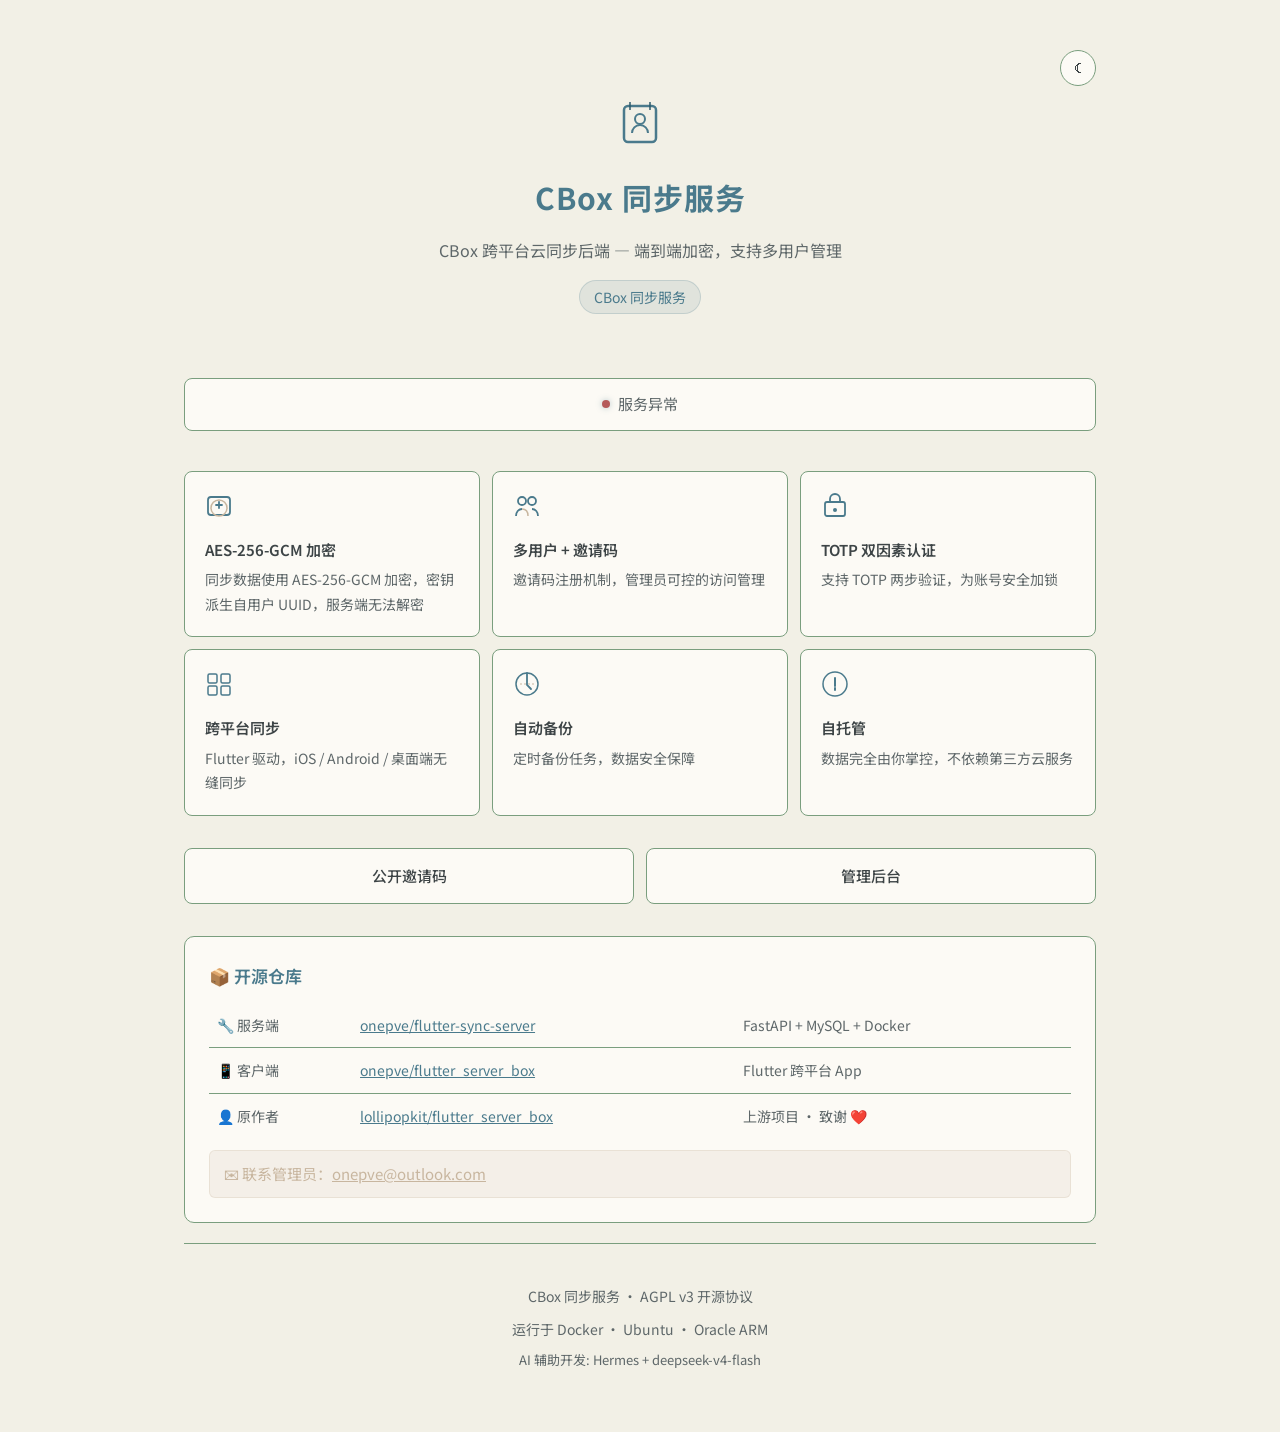
==== static/index.html @ e2b2464b "Initial commit: CBox 同步服务端 FastAPI + MySQL + Docker 部署 - 53+ API 端点: auth / sync / admin / invite - " ====
<!DOCTYPE html>
<html lang="zh-CN" data-theme="light">
<head>
<meta charset="UTF-8">
<meta name="viewport" content="width=device-width, initial-scale=1.0">
<title>CBox 同步服务</title>
<link rel="preconnect" href="https://fonts.googleapis.com">
<link rel="preconnect" href="https://fonts.gstatic.com" crossorigin>
<link href="https://fonts.googleapis.com/css2?family=Noto+Sans+SC:wght@400;500;600;700&display=swap" rel="stylesheet">
<style>
  :root {
    --bg: #F2F0E6;
    --bg-card: #FCFAF5;
    --bg-hover: #E8E3D3;
    --text: #3D4446;
    --text-dim: #5E6769;
    --accent: #4A7A8C;
    --accent-dim: #2D5A6B;
    --border: #7A9E7E;
    --warm: #C8B69F;
    --link: #4A7A8C;
    --red: #B55A5A;
  }
  [data-theme="dark"] {
    --bg: #1E2324; --bg-card: #262C2D; --bg-hover: #2D3435;
    --text: #D9E2E5; --text-dim: #8A9597;
    --accent: #6A9AA8; --accent-dim: #5A8A7E;
    --border: #3A4A4C; --warm: #B8A68E; --link: #6A9AA8; --red: #C07070;
  }
  [data-theme="light"] {
    --bg: #F2F0E6; --bg-card: #FCFAF5; --bg-hover: #E8E3D3;
    --text: #3D4446; --text-dim: #5E6769;
    --accent: #4A7A8C; --accent-dim: #2D5A6B;
    --border: #7A9E7E; --warm: #C8B69F; --link: #4A7A8C; --red: #B55A5A;
  }
  * { margin: 0; padding: 0; box-sizing: border-box; }
  body {
    font-family: "Noto Sans SC", -apple-system, BlinkMacSystemFont, "Segoe UI",
                 "PingFang SC", "Hiragino Sans GB", "Microsoft YaHei", "Helvetica Neue", sans-serif;
    background: var(--bg);
    color: var(--text);
    line-height: 1.75;
    min-height: 100vh;
    font-size: 15px;
    transition: background 0.3s, color 0.3s;
  }
  .container { max-width: 960px; margin: 0 auto; padding: 40px 24px; }

  /* ── Header ── */
  header { text-align: center; padding: 60px 0 40px; position: relative; }
  header .logo svg { width: 48px; height: 48px; }
  header h1 {
    font-size: 30px; font-weight: 700;
    color: var(--accent); letter-spacing: 1px;
    margin-top: 16px;
  }
  header p { margin-top: 12px; color: var(--text-dim); font-size: 16px; }
  .theme-btn {
    position: absolute; top: 10px; right: 0;
    background: var(--bg-card); border: 1px solid var(--border);
    border-radius: 20px; width: 36px; height: 36px;
    cursor: pointer; font-size: 16px;
    display: flex; align-items: center; justify-content: center;
    transition: all 0.15s; color: var(--text);
  }
  .theme-btn:hover { border-color: var(--accent); }
  .badge {
    display: inline-block; margin-top: 16px;
    padding: 4px 14px; border-radius: 20px;
    background: rgba(74, 122, 140, 0.10);
    color: var(--accent); font-size: 14px;
    border: 1px solid rgba(74, 122, 140, 0.20);
  }

  /* ── Status ── */
  .status-bar {
    display: flex; align-items: center; justify-content: center; gap: 8px;
    margin: 24px 0 40px; padding: 12px; border-radius: 8px;
    background: var(--bg-card); border: 1px solid var(--border);
  }
  .status-dot {
    width: 8px; height: 8px; border-radius: 50%;
    background: var(--accent);
    box-shadow: 0 0 6px rgba(74, 122, 140, 0.4);
    animation: pulse 2s ease-in-out infinite;
  }
  @keyframes pulse { 0%,100% { opacity:1; } 50% { opacity:0.5; } }
  .status-bar span { font-size: 15px; color: var(--text-dim); }

  /* ── Feature grid ── */
  .features {
    display: grid; grid-template-columns: repeat(auto-fill, minmax(280px, 1fr)); gap: 12px;
    margin-bottom: 32px;
  }
  @media (min-width: 900px) { .features { grid-template-columns: 1fr 1fr 1fr; } }
  @media (max-width: 700px) { .features { grid-template-columns: 1fr 1fr; } }
  @media (max-width: 560px) { .features { grid-template-columns: 1fr; } }
  .feature {
    background: var(--bg-card); border: 1px solid var(--border);
    border-radius: 8px; padding: 20px; transition: border-color 0.2s;
  }
  .feature:hover { border-color: var(--warm); }
  .feature svg { width: 28px; height: 28px; margin-bottom: 10px; }
  .feature h4 { font-size: 15px; font-weight: 600; margin-bottom: 4px; }
  .feature p { font-size: 14px; color: var(--text-dim); }

  /* ── Card ── */
  .card {
    background: var(--bg-card); border: 1px solid var(--border);
    border-radius: 10px; padding: 24px; margin-bottom: 16px;
    transition: border-color 0.2s, background 0.2s;
  }
  .card:hover { border-color: var(--accent-dim); background: var(--bg-hover); }
  .card h3 { font-size: 17px; font-weight: 600; margin-bottom: 8px; color: var(--accent); }
  .card p { font-size: 15px; color: var(--text-dim); }
  .card .tag {
    display: inline-block; padding: 2px 8px; border-radius: 4px; font-size: 13px;
    margin-top: 10px; background: rgba(74, 122, 140, 0.08); color: var(--accent);
  }
  .card .contact {
    margin-top: 12px; padding: 10px 14px;
    background: rgba(200, 182, 159, 0.15);
    border: 1px solid rgba(200, 182, 159, 0.25);
    border-radius: 6px; font-size: 15px; color: var(--warm);
  }
  .card .contact a { color: var(--warm); text-decoration: underline; }

  /* ── Links ── */
  .links {
    display: flex; gap: 12px; flex-wrap: wrap; margin: 32px 0;
  }
  .links a {
    flex: 1; min-width: 160px; text-align: center;
    padding: 14px 20px; border-radius: 8px; text-decoration: none;
    font-size: 15px; font-weight: 500; transition: all 0.2s;
  }
  .links .primary { background: var(--accent); color: #1a1a1a; }
  .links .primary:hover { background: var(--accent-dim); transform: translateY(-1px); }
  .links .secondary { background: var(--bg-card); color: var(--text); border: 1px solid var(--border); }
  .links .secondary:hover { border-color: var(--accent-dim); color: var(--accent); transform: translateY(-1px); }

  /* ── Pre ── */
  pre {
    background: var(--bg-hover); border: 1px solid var(--border); border-radius: 6px;
    padding: 12px 16px; font-size: 14px; color: var(--accent);
    overflow-x: auto; margin-top: 8px;
  }

  /* ── Footer ── */
  footer {
    text-align: center; padding: 40px 0 20px;
    color: var(--text-dim); font-size: 14px;
    border-top: 1px solid var(--border); margin-top: 20px;
  }
  footer a { color: var(--link); text-decoration: none; }
  footer a:hover { text-decoration: underline; }
</style>
</head>
<body>
<div class="container">

  <!-- Header -->
  <header>
    <button class="theme-btn" onclick="toggleTheme()" title="切换白天/黑夜模式" id="theme-btn">&#9788;</button>
    <div class="logo">
      <svg viewBox="0 0 48 48" fill="none" xmlns="http://www.w3.org/2000/svg">
        <rect x="8" y="6" width="32" height="36" rx="4" stroke="var(--accent)" stroke-width="2.5" fill="var(--bg)"/>
        <circle cx="24" cy="19" r="5" stroke="var(--accent)" stroke-width="2" fill="none"/>
        <path d="M16 33c0-4.418 3.582-8 8-8s8 3.582 8 8" stroke="var(--accent)" stroke-width="2" fill="none"/>
        <line x1="14" y1="2" x2="14" y2="10" stroke="var(--accent-dim)" stroke-width="1.5"/>
        <line x1="34" y1="2" x2="34" y2="10" stroke="var(--accent-dim)" stroke-width="1.5"/>
      </svg>
    </div>
    <h1>CBox 同步服务</h1>
    <p>CBox 跨平台云同步后端 — 端到端加密，支持多用户管理</p>
    <div class="badge" id="version-badge">加载中...</div>
  </header>

  <!-- Status -->
  <div class="status-bar">
    <div class="status-dot" id="status-dot"></div>
    <span id="status-text">检测中...</span>
  </div>

  <!-- Feature cards — now 3-column on desktop -->
  <div class="features">
    <div class="feature">
      <svg viewBox="0 0 28 28" fill="none" xmlns="http://www.w3.org/2000/svg">
        <rect x="3" y="5" width="22" height="18" rx="3" stroke="var(--accent)" stroke-width="1.8"/>
        <path d="M14 10v6M11 13h6" stroke="var(--accent)" stroke-width="1.8" stroke-linecap="round"/>
        <circle cx="14" cy="16" r="8" stroke="var(--warm)" stroke-width="1.5" fill="none"/>
      </svg>
      <h4>AES-256-GCM 加密</h4>
      <p>同步数据使用 AES-256-GCM 加密，密钥派生自用户 UUID，服务端无法解密</p>
    </div>
    <div class="feature">
      <svg viewBox="0 0 28 28" fill="none" xmlns="http://www.w3.org/2000/svg">
        <circle cx="9" cy="9" r="4" stroke="var(--accent)" stroke-width="1.8"/>
        <circle cx="19" cy="9" r="4" stroke="var(--accent)" stroke-width="1.8"/>
        <path d="M3 24c0-4 2.5-7 6-7" stroke="var(--accent)" stroke-width="1.8"/>
        <path d="M19 17c3.5 0 6 3 6 7" stroke="var(--accent)" stroke-width="1.8"/>
        <path d="M9 17c4 0 6 3 6 7" stroke="var(--warm)" stroke-width="1.5"/>
      </svg>
      <h4>多用户 + 邀请码</h4>
      <p>邀请码注册机制，管理员可控的访问管理</p>
    </div>
    <div class="feature">
      <svg viewBox="0 0 28 28" fill="none" xmlns="http://www.w3.org/2000/svg">
        <rect x="4" y="10" width="20" height="14" rx="2" stroke="var(--accent)" stroke-width="1.8"/>
        <path d="M9 10V7a5 5 0 0 1 10 0v3" stroke="var(--accent)" stroke-width="1.8"/>
        <circle cx="14" cy="18" r="2" fill="var(--accent)"/>
      </svg>
      <h4>TOTP 双因素认证</h4>
      <p>支持 TOTP 两步验证，为账号安全加锁</p>
    </div>
    <div class="feature">
      <svg viewBox="0 0 28 28" fill="none" xmlns="http://www.w3.org/2000/svg">
        <rect x="3" y="4" width="9" height="9" rx="1.5" stroke="var(--accent)" stroke-width="1.5"/>
        <rect x="16" y="4" width="9" height="9" rx="1.5" stroke="var(--accent)" stroke-width="1.5"/>
        <rect x="3" y="16" width="9" height="9" rx="1.5" stroke="var(--accent)" stroke-width="1.5"/>
        <rect x="16" y="16" width="9" height="9" rx="1.5" stroke="var(--accent)" stroke-width="1.5"/>
      </svg>
      <h4>跨平台同步</h4>
      <p>Flutter 驱动，iOS / Android / 桌面端无缝同步</p>
    </div>
    <div class="feature">
      <svg viewBox="0 0 28 28" fill="none" xmlns="http://www.w3.org/2000/svg">
        <path d="M14 3v12l4 4" stroke="var(--accent)" stroke-width="1.8" stroke-linecap="round"/>
        <circle cx="14" cy="14" r="11" stroke="var(--accent)" stroke-width="1.5"/>
        <path d="M7 14h14" stroke="var(--warm)" stroke-width="1.2" stroke-dasharray="2 2"/>
      </svg>
      <h4>自动备份</h4>
      <p>定时备份任务，数据安全保障</p>
    </div>
    <div class="feature">
      <svg viewBox="0 0 28 28" fill="none" xmlns="http://www.w3.org/2000/svg">
        <path d="M14 2C7.373 2 2 7.373 2 14s5.373 12 12 12 12-5.373 12-12S20.627 2 14 2z" stroke="var(--accent)" stroke-width="1.5" fill="none"/>
        <path d="M14 8v8M14 18v2" stroke="var(--accent)" stroke-width="2" stroke-linecap="round"/>
      </svg>
      <h4>自托管</h4>
      <p>数据完全由你掌控，不依赖第三方云服务</p>
    </div>
  </div>

  <!-- Quick links -->
  <div class="links">
    <a href="/invite" target="_blank" class="secondary">公开邀请码</a>
    <!-- DOCS_LINK -->
    <a href="/admin" target="_blank" class="secondary">管理后台</a>
  </div>

  <!-- Repos -->
  <div class="card" style="margin-top:20px;">
    <h3>📦 开源仓库</h3>
    <table style="width:100%;border-collapse:collapse;margin-top:12px;font-size:14px;">
      <tr style="border-bottom:1px solid var(--border);">
        <td style="padding:10px 8px;color:var(--text-dim);">🔧 服务端</td>
        <td style="padding:10px 8px;">
          <a href="https://github.com/onepve/flutter-sync-server" target="_blank" style="color:var(--link);">
            onepve/flutter-sync-server
          </a>
        </td>
        <td style="padding:10px 8px;color:var(--text-dim);">FastAPI + MySQL + Docker</td>
      </tr>
      <tr style="border-bottom:1px solid var(--border);">
        <td style="padding:10px 8px;color:var(--text-dim);">📱 客户端</td>
        <td style="padding:10px 8px;">
          <a href="https://github.com/onepve/flutter_server_box" target="_blank" style="color:var(--link);">
            onepve/flutter_server_box
          </a>
        </td>
        <td style="padding:10px 8px;color:var(--text-dim);">Flutter 跨平台 App</td>
      </tr>
      <tr>
        <td style="padding:10px 8px;color:var(--text-dim);">👤 原作者</td>
        <td style="padding:10px 8px;">
          <a href="https://github.com/lollipopkit/flutter_server_box" target="_blank" style="color:var(--link);">
            lollipopkit/flutter_server_box
          </a>
        </td>
        <td style="padding:10px 8px;color:var(--text-dim);">上游项目 · 致谢 ❤️</td>
      </tr>
    </table>
    <div class="contact">
      &#9993; 联系管理员：<a href="mailto:onepve@outlook.com">onepve@outlook.com</a>
    </div>
  </div>

  <!-- Footer -->
  <footer>
    <p>CBox 同步服务 &middot; AGPL v3 开源协议</p>
    <p style="margin-top:8px;">运行于 Docker &middot; Ubuntu &middot; Oracle ARM</p>
    <p style="margin-top:8px;font-size:13px;color:var(--text-dim);">
      AI 辅助开发: Hermes + deepseek-v4-flash
    </p>
  </footer>

</div>

<script>
// ── Theme ──
(function(){
  var t = localStorage.getItem("theme")||"light";
  document.documentElement.setAttribute("data-theme",t);
  document.getElementById("theme-btn").textContent = t==="light"?"\u263E":"\u2600";
})();
function toggleTheme(){
  var el=document.documentElement, cur=el.getAttribute("data-theme");
  var next=cur==="light"?"dark":"light";
  el.setAttribute("data-theme",next);
  document.getElementById("theme-btn").textContent = next==="light"?"\u263E":"\u2600";
  localStorage.setItem("theme",next);
}

// ── 动态检测服务状态和版本 ──
(async function(){
  try {
    var r = await fetch("/api/health");
    var d = await r.json();
    document.getElementById("status-text").textContent = "服务运行中 · " + (d.status||"正常");
    document.getElementById("version-badge").textContent = "v" + (d.version||"?") + " · CBox 同步服务";
  } catch(e) {
    document.getElementById("status-dot").style.background = "var(--red)";
    document.getElementById("status-text").textContent = "服务异常";
    document.getElementById("version-badge").textContent = "CBox 同步服务";
  }
})();
</script>
</body>
</html>
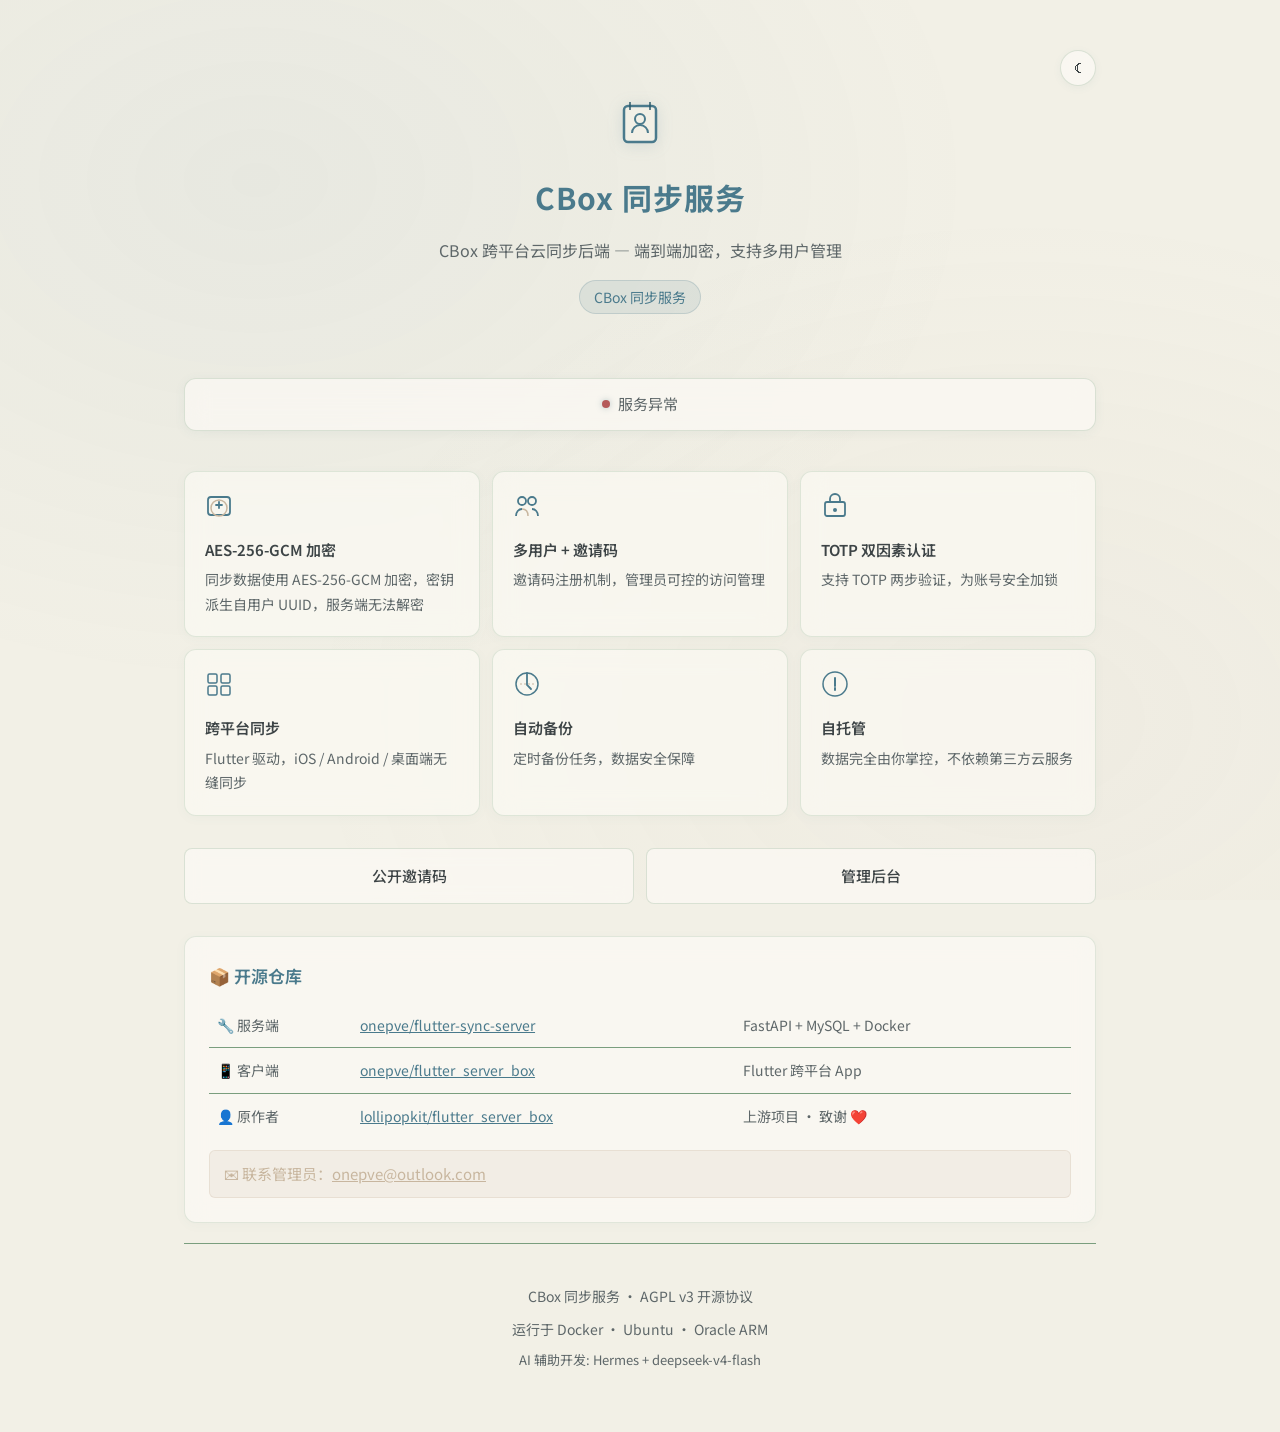
==== commit 7e70363b: "feat: profile modal + index glassmorphism + page size + fix email logs - profile.html: convert inlin" ====
--- a/static/index.html
+++ b/static/index.html
@@ -44,11 +44,19 @@
     font-size: 15px;
     transition: background 0.3s, color 0.3s;
   }
+  body::before {
+    content: '';
+    position: fixed; top: 0; left: 0; right: 0; bottom: 0;
+    z-index: -1;
+    background:
+      radial-gradient(ellipse at 20% 20%, rgba(74,122,140,0.06) 0%, transparent 50%),
+      radial-gradient(ellipse at 80% 80%, rgba(200,182,159,0.06) 0%, transparent 50%);
+  }
   .container { max-width: 960px; margin: 0 auto; padding: 40px 24px; }
 
   /* ── Header ── */
   header { text-align: center; padding: 60px 0 40px; position: relative; }
-  header .logo svg { width: 48px; height: 48px; }
+  header .logo svg { width: 48px; height: 48px; filter: drop-shadow(0 2px 8px rgba(74,122,140,0.15)); }
   header h1 {
     font-size: 30px; font-weight: 700;
     color: var(--accent); letter-spacing: 1px;
@@ -57,12 +65,16 @@
   header p { margin-top: 12px; color: var(--text-dim); font-size: 16px; }
   .theme-btn {
     position: absolute; top: 10px; right: 0;
-    background: var(--bg-card); border: 1px solid var(--border);
+    background: rgba(252,250,245,0.7); border: 1px solid rgba(122,158,126,0.25);
+    backdrop-filter: blur(8px);
+    -webkit-backdrop-filter: blur(8px);
     border-radius: 20px; width: 36px; height: 36px;
     cursor: pointer; font-size: 16px;
     display: flex; align-items: center; justify-content: center;
     transition: all 0.15s; color: var(--text);
-  }
+    box-shadow: 0 2px 8px rgba(74,122,140,0.06);
+  }
+  [data-theme="dark"] .theme-btn { background: rgba(38,44,45,0.7); }
   .theme-btn:hover { border-color: var(--accent); }
   .badge {
     display: inline-block; margin-top: 16px;
@@ -75,8 +87,15 @@
   /* ── Status ── */
   .status-bar {
     display: flex; align-items: center; justify-content: center; gap: 8px;
-    margin: 24px 0 40px; padding: 12px; border-radius: 8px;
-    background: var(--bg-card); border: 1px solid var(--border);
+    margin: 24px 0 40px; padding: 12px; border-radius: 12px;
+    background: rgba(252,250,245,0.7);
+    border: 1px solid rgba(122,158,126,0.25);
+    backdrop-filter: blur(12px);
+    -webkit-backdrop-filter: blur(12px);
+    box-shadow: 0 2px 12px rgba(74,122,140,0.06);
+  }
+  [data-theme="dark"] .status-bar {
+    background: rgba(38,44,45,0.7);
   }
   .status-dot {
     width: 8px; height: 8px; border-radius: 50%;
@@ -96,21 +115,29 @@
   @media (max-width: 700px) { .features { grid-template-columns: 1fr 1fr; } }
   @media (max-width: 560px) { .features { grid-template-columns: 1fr; } }
   .feature {
-    background: var(--bg-card); border: 1px solid var(--border);
-    border-radius: 8px; padding: 20px; transition: border-color 0.2s;
-  }
-  .feature:hover { border-color: var(--warm); }
+    background: rgba(252,250,245,0.65); border: 1px solid rgba(122,158,126,0.2);
+    border-radius: 12px; padding: 20px; transition: all 0.25s;
+    backdrop-filter: blur(12px);
+    -webkit-backdrop-filter: blur(12px);
+    box-shadow: 0 2px 12px rgba(74,122,140,0.04);
+  }
+  .feature:hover { border-color: var(--warm); transform: translateY(-2px); box-shadow: 0 6px 20px rgba(74,122,140,0.1); }
+  [data-theme="dark"] .feature { background: rgba(38,44,45,0.65); }
   .feature svg { width: 28px; height: 28px; margin-bottom: 10px; }
   .feature h4 { font-size: 15px; font-weight: 600; margin-bottom: 4px; }
   .feature p { font-size: 14px; color: var(--text-dim); }
 
   /* ── Card ── */
   .card {
-    background: var(--bg-card); border: 1px solid var(--border);
-    border-radius: 10px; padding: 24px; margin-bottom: 16px;
-    transition: border-color 0.2s, background 0.2s;
-  }
-  .card:hover { border-color: var(--accent-dim); background: var(--bg-hover); }
+    background: rgba(252,250,245,0.7); border: 1px solid rgba(122,158,126,0.2);
+    border-radius: 12px; padding: 24px; margin-bottom: 16px;
+    backdrop-filter: blur(12px);
+    -webkit-backdrop-filter: blur(12px);
+    box-shadow: 0 2px 12px rgba(74,122,140,0.04);
+    transition: all 0.25s;
+  }
+  .card:hover { border-color: var(--accent-dim); transform: translateY(-1px); box-shadow: 0 6px 20px rgba(74,122,140,0.1); }
+  [data-theme="dark"] .card { background: rgba(38,44,45,0.7); }
   .card h3 { font-size: 17px; font-weight: 600; margin-bottom: 8px; color: var(--accent); }
   .card p { font-size: 15px; color: var(--text-dim); }
   .card .tag {
@@ -136,7 +163,8 @@
   }
   .links .primary { background: var(--accent); color: #1a1a1a; }
   .links .primary:hover { background: var(--accent-dim); transform: translateY(-1px); }
-  .links .secondary { background: var(--bg-card); color: var(--text); border: 1px solid var(--border); }
+  .links .secondary { background: rgba(252,250,245,0.7); color: var(--text); border: 1px solid rgba(122,158,126,0.25); backdrop-filter: blur(8px); -webkit-backdrop-filter: blur(8px); }
+  [data-theme="dark"] .links .secondary { background: rgba(38,44,45,0.7); }
   .links .secondary:hover { border-color: var(--accent-dim); color: var(--accent); transform: translateY(-1px); }
 
   /* ── Pre ── */
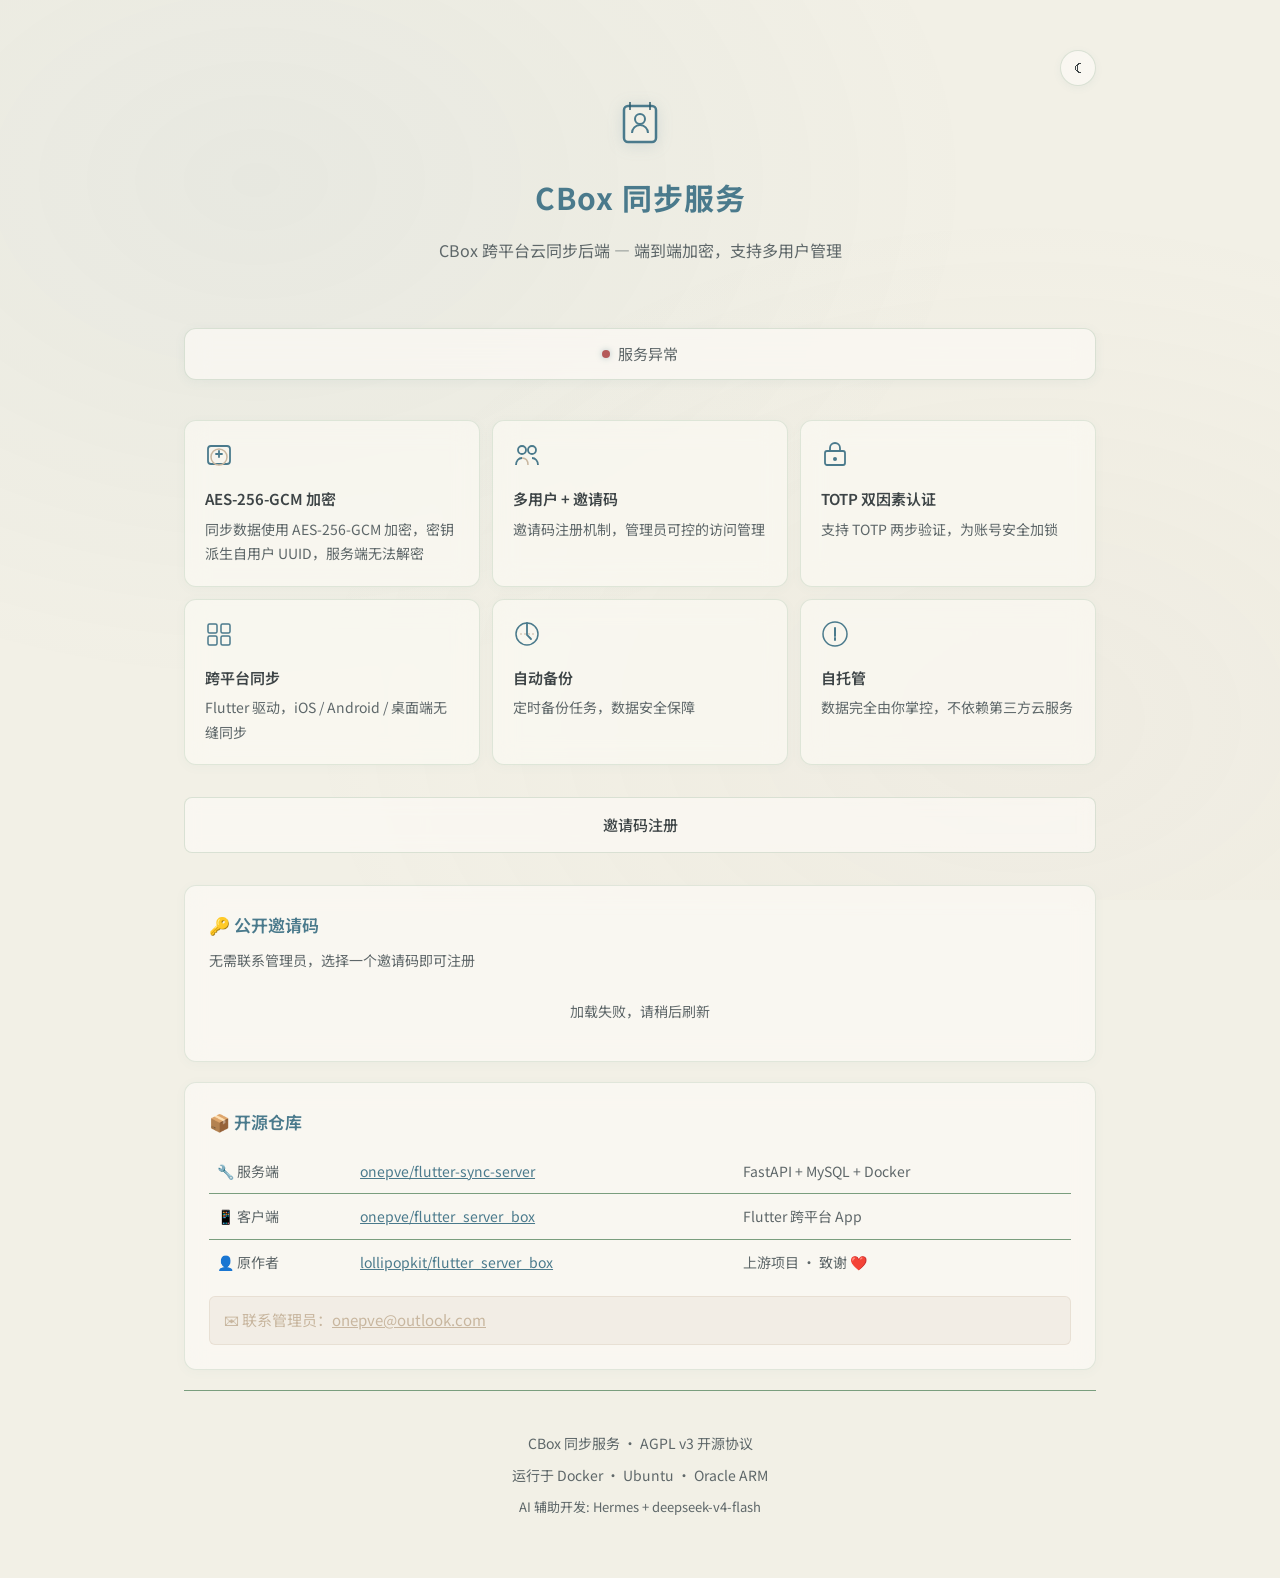
==== commit 7f82540c: "首页: 移除版本标识和管理后台按钮，公开邀请码改为表格内联展示" ====
--- a/static/index.html
+++ b/static/index.html
@@ -201,7 +201,6 @@
     </div>
     <h1>CBox 同步服务</h1>
     <p>CBox 跨平台云同步后端 — 端到端加密，支持多用户管理</p>
-    <div class="badge" id="version-badge">加载中...</div>
   </header>
 
   <!-- Status -->
@@ -272,9 +271,19 @@
 
   <!-- Quick links -->
   <div class="links">
-    <a href="/invite" target="_blank" class="secondary">公开邀请码</a>
+    <a href="/invite" target="_blank" class="secondary">邀请码注册</a>
     <!-- DOCS_LINK -->
-    <a href="/admin" target="_blank" class="secondary">管理后台</a>
+  </div>
+
+  <!-- 公开邀请码 -->
+  <div class="card" style="margin-top:20px;">
+    <h3>🔑 公开邀请码</h3>
+    <p style="font-size:14px;color:var(--text-dim);margin-bottom:12px;">无需联系管理员，选择一个邀请码即可注册</p>
+    <table style="width:100%;border-collapse:collapse;font-size:14px;" id="public-invites-table">
+      <tr style="border-bottom:1px solid var(--border);">
+        <td style="padding:10px 8px;text-align:center;color:var(--text-dim);" colspan="2">加载中...</td>
+      </tr>
+    </table>
   </div>
 
   <!-- Repos -->
@@ -340,17 +349,42 @@
   localStorage.setItem("theme",next);
 }
 
-// ── 动态检测服务状态和版本 ──
+// ── 动态检测服务状态 ──
 (async function(){
   try {
     var r = await fetch("/api/health");
     var d = await r.json();
     document.getElementById("status-text").textContent = "服务运行中 · " + (d.status||"正常");
-    document.getElementById("version-badge").textContent = "v" + (d.version||"?") + " · CBox 同步服务";
   } catch(e) {
     document.getElementById("status-dot").style.background = "var(--red)";
     document.getElementById("status-text").textContent = "服务异常";
-    document.getElementById("version-badge").textContent = "CBox 同步服务";
+  }
+})();
+
+// ── 加载公开邀请码 ──
+(async function(){
+  const el = document.getElementById('public-invites-table');
+  try {
+    const r = await fetch('/api/invite/public');
+    const d = await r.json();
+    if (!d.codes || !d.codes.length) {
+      el.innerHTML = '<tr><td style="padding:14px 8px;text-align:center;color:var(--text-dim);" colspan="2">暂无公开邀请码，请<a href="/invite" style="color:var(--link);">联系管理员</a>获取</td></tr>';
+      return;
+    }
+    el.innerHTML = d.codes.map(function(c) {
+      const remaining = c.max_uses === -1 ? '无限次' : (c.max_uses - c.used_count) + ' 次';
+      const expiry = c.expires_at
+        ? new Date(c.expires_at).toLocaleString('zh-CN', {year:'numeric', month:'2-digit', day:'2-digit'})
+        : '永久有效';
+      return '<tr style="border-bottom:1px solid var(--border);">' +
+        '<td style="padding:10px 8px;">' +
+          '<code style="font-size:15px;font-weight:600;color:var(--accent);">' + c.code + '</code>' +
+        '</td>' +
+        '<td style="padding:10px 8px;color:var(--text-dim);text-align:right;">剩余 ' + remaining + ' · ' + expiry + '</td>' +
+        '</tr>';
+    }).join('');
+  } catch(e) {
+    el.innerHTML = '<tr><td style="padding:14px 8px;text-align:center;color:var(--text-dim);" colspan="2">加载失败，请稍后刷新</td></tr>';
   }
 })();
 </script>
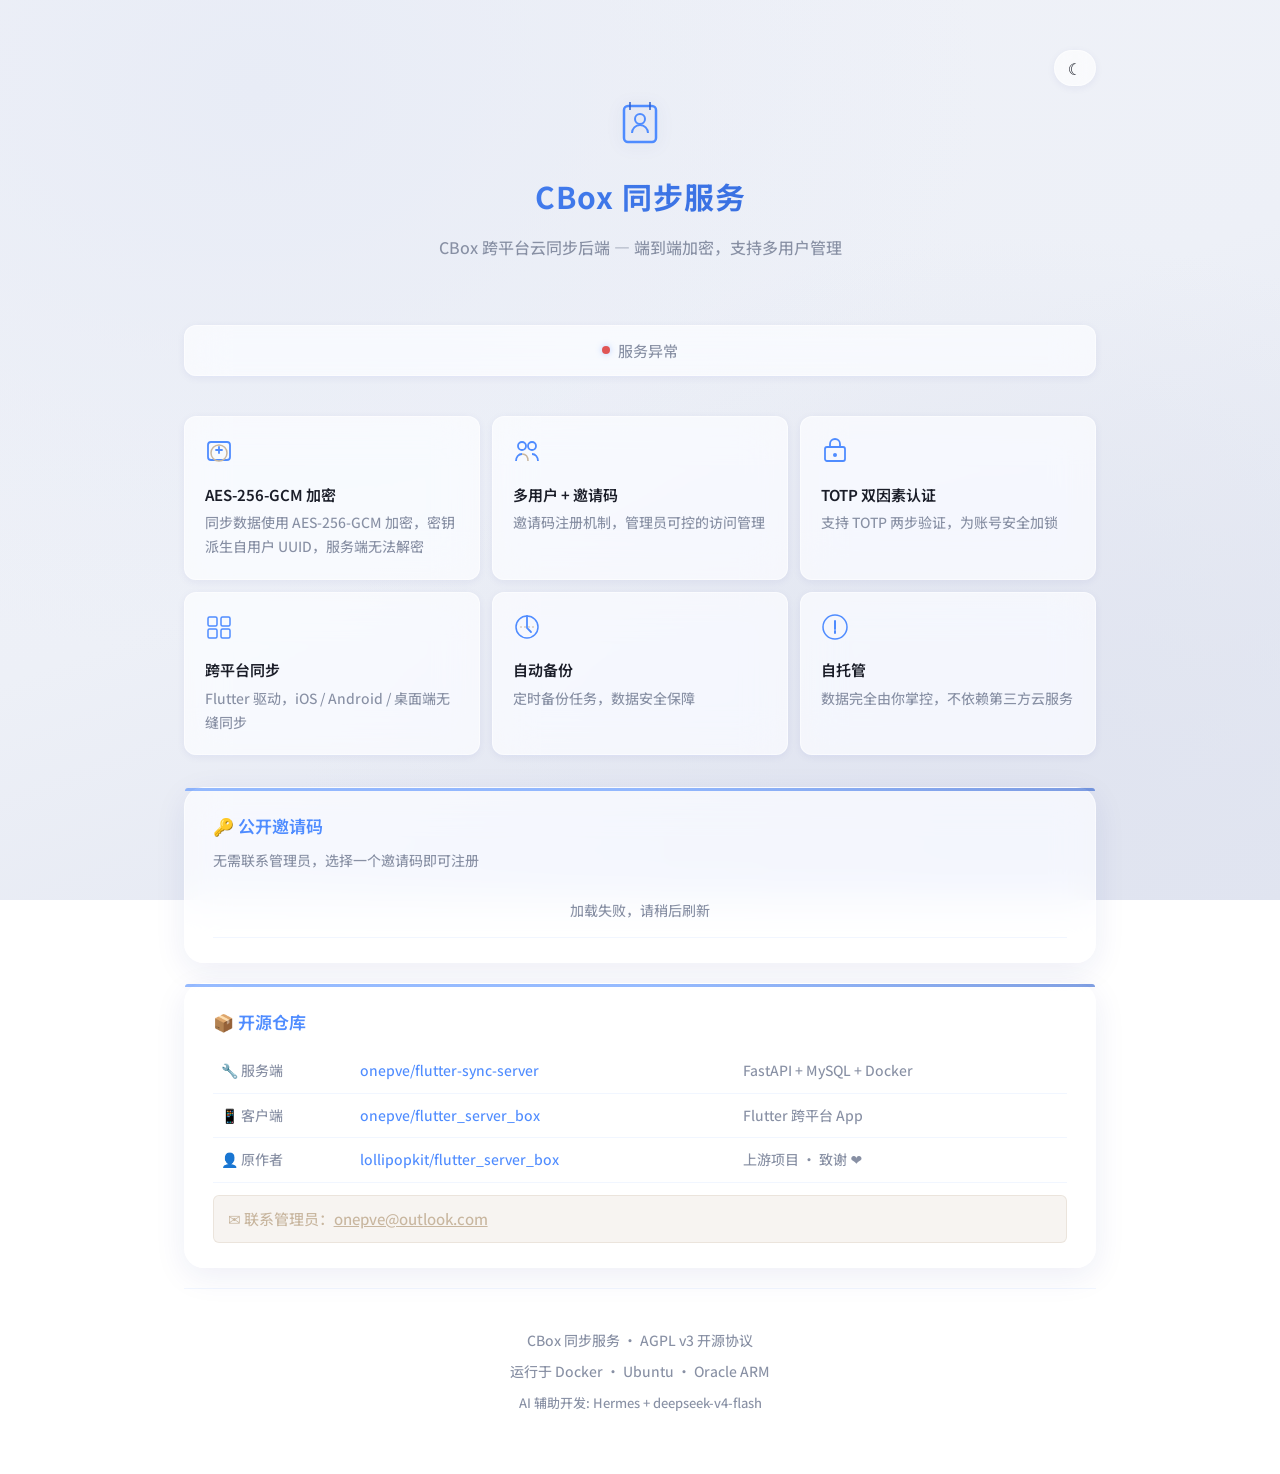
==== commit e6bff81e: "首页重构: 引入theme.css玻璃拟态皮肤，移除邀请码注册/管理后台按钮，公开邀请码改为表格内联 + 修复方块背景" ====
--- a/static/index.html
+++ b/static/index.html
@@ -4,146 +4,33 @@
 <meta charset="UTF-8">
 <meta name="viewport" content="width=device-width, initial-scale=1.0">
 <title>CBox 同步服务</title>
+<link rel="stylesheet" href="/static/theme.css">
 <link rel="preconnect" href="https://fonts.googleapis.com">
 <link rel="preconnect" href="https://fonts.gstatic.com" crossorigin>
 <link href="https://fonts.googleapis.com/css2?family=Noto+Sans+SC:wght@400;500;600;700&display=swap" rel="stylesheet">
 <style>
+  /* ── 变量别名，桥接 theme.css ── */
   :root {
-    --bg: #F2F0E6;
-    --bg-card: #FCFAF5;
-    --bg-hover: #E8E3D3;
-    --text: #3D4446;
-    --text-dim: #5E6769;
-    --accent: #4A7A8C;
-    --accent-dim: #2D5A6B;
-    --border: #7A9E7E;
+    --text: var(--text-main);
+    --text-dim: var(--text-muted);
+    --accent: var(--primary);
+    --accent-dim: var(--primary-deep);
+    --border: var(--border-light);
     --warm: #C8B69F;
-    --link: #4A7A8C;
-    --red: #B55A5A;
+    --link: var(--primary);
+    --red: var(--btn-danger);
   }
   [data-theme="dark"] {
-    --bg: #1E2324; --bg-card: #262C2D; --bg-hover: #2D3435;
-    --text: #D9E2E5; --text-dim: #8A9597;
-    --accent: #6A9AA8; --accent-dim: #5A8A7E;
-    --border: #3A4A4C; --warm: #B8A68E; --link: #6A9AA8; --red: #C07070;
-  }
-  [data-theme="light"] {
-    --bg: #F2F0E6; --bg-card: #FCFAF5; --bg-hover: #E8E3D3;
-    --text: #3D4446; --text-dim: #5E6769;
-    --accent: #4A7A8C; --accent-dim: #2D5A6B;
-    --border: #7A9E7E; --warm: #C8B69F; --link: #4A7A8C; --red: #B55A5A;
-  }
-  * { margin: 0; padding: 0; box-sizing: border-box; }
-  body {
-    font-family: "Noto Sans SC", -apple-system, BlinkMacSystemFont, "Segoe UI",
-                 "PingFang SC", "Hiragino Sans GB", "Microsoft YaHei", "Helvetica Neue", sans-serif;
-    background: var(--bg);
-    color: var(--text);
-    line-height: 1.75;
-    min-height: 100vh;
-    font-size: 15px;
-    transition: background 0.3s, color 0.3s;
-  }
-  body::before {
-    content: '';
-    position: fixed; top: 0; left: 0; right: 0; bottom: 0;
-    z-index: -1;
-    background:
-      radial-gradient(ellipse at 20% 20%, rgba(74,122,140,0.06) 0%, transparent 50%),
-      radial-gradient(ellipse at 80% 80%, rgba(200,182,159,0.06) 0%, transparent 50%);
-  }
+    --warm: #B8A68E;
+  }
+
   .container { max-width: 960px; margin: 0 auto; padding: 40px 24px; }
 
-  /* ── Header ── */
-  header { text-align: center; padding: 60px 0 40px; position: relative; }
-  header .logo svg { width: 48px; height: 48px; filter: drop-shadow(0 2px 8px rgba(74,122,140,0.15)); }
-  header h1 {
-    font-size: 30px; font-weight: 700;
-    color: var(--accent); letter-spacing: 1px;
-    margin-top: 16px;
-  }
-  header p { margin-top: 12px; color: var(--text-dim); font-size: 16px; }
-  .theme-btn {
-    position: absolute; top: 10px; right: 0;
-    background: rgba(252,250,245,0.7); border: 1px solid rgba(122,158,126,0.25);
-    backdrop-filter: blur(8px);
-    -webkit-backdrop-filter: blur(8px);
-    border-radius: 20px; width: 36px; height: 36px;
-    cursor: pointer; font-size: 16px;
-    display: flex; align-items: center; justify-content: center;
-    transition: all 0.15s; color: var(--text);
-    box-shadow: 0 2px 8px rgba(74,122,140,0.06);
-  }
-  [data-theme="dark"] .theme-btn { background: rgba(38,44,45,0.7); }
-  .theme-btn:hover { border-color: var(--accent); }
-  .badge {
-    display: inline-block; margin-top: 16px;
-    padding: 4px 14px; border-radius: 20px;
-    background: rgba(74, 122, 140, 0.10);
-    color: var(--accent); font-size: 14px;
-    border: 1px solid rgba(74, 122, 140, 0.20);
-  }
-
-  /* ── Status ── */
-  .status-bar {
-    display: flex; align-items: center; justify-content: center; gap: 8px;
-    margin: 24px 0 40px; padding: 12px; border-radius: 12px;
-    background: rgba(252,250,245,0.7);
-    border: 1px solid rgba(122,158,126,0.25);
-    backdrop-filter: blur(12px);
-    -webkit-backdrop-filter: blur(12px);
-    box-shadow: 0 2px 12px rgba(74,122,140,0.06);
-  }
-  [data-theme="dark"] .status-bar {
-    background: rgba(38,44,45,0.7);
-  }
-  .status-dot {
-    width: 8px; height: 8px; border-radius: 50%;
-    background: var(--accent);
-    box-shadow: 0 0 6px rgba(74, 122, 140, 0.4);
-    animation: pulse 2s ease-in-out infinite;
-  }
-  @keyframes pulse { 0%,100% { opacity:1; } 50% { opacity:0.5; } }
-  .status-bar span { font-size: 15px; color: var(--text-dim); }
-
-  /* ── Feature grid ── */
-  .features {
-    display: grid; grid-template-columns: repeat(auto-fill, minmax(280px, 1fr)); gap: 12px;
-    margin-bottom: 32px;
-  }
-  @media (min-width: 900px) { .features { grid-template-columns: 1fr 1fr 1fr; } }
-  @media (max-width: 700px) { .features { grid-template-columns: 1fr 1fr; } }
-  @media (max-width: 560px) { .features { grid-template-columns: 1fr; } }
-  .feature {
-    background: rgba(252,250,245,0.65); border: 1px solid rgba(122,158,126,0.2);
-    border-radius: 12px; padding: 20px; transition: all 0.25s;
-    backdrop-filter: blur(12px);
-    -webkit-backdrop-filter: blur(12px);
-    box-shadow: 0 2px 12px rgba(74,122,140,0.04);
-  }
-  .feature:hover { border-color: var(--warm); transform: translateY(-2px); box-shadow: 0 6px 20px rgba(74,122,140,0.1); }
-  [data-theme="dark"] .feature { background: rgba(38,44,45,0.65); }
-  .feature svg { width: 28px; height: 28px; margin-bottom: 10px; }
-  .feature h4 { font-size: 15px; font-weight: 600; margin-bottom: 4px; }
-  .feature p { font-size: 14px; color: var(--text-dim); }
-
-  /* ── Card ── */
-  .card {
-    background: rgba(252,250,245,0.7); border: 1px solid rgba(122,158,126,0.2);
-    border-radius: 12px; padding: 24px; margin-bottom: 16px;
-    backdrop-filter: blur(12px);
-    -webkit-backdrop-filter: blur(12px);
-    box-shadow: 0 2px 12px rgba(74,122,140,0.04);
-    transition: all 0.25s;
-  }
-  .card:hover { border-color: var(--accent-dim); transform: translateY(-1px); box-shadow: 0 6px 20px rgba(74,122,140,0.1); }
-  [data-theme="dark"] .card { background: rgba(38,44,45,0.7); }
-  .card h3 { font-size: 17px; font-weight: 600; margin-bottom: 8px; color: var(--accent); }
-  .card p { font-size: 15px; color: var(--text-dim); }
-  .card .tag {
-    display: inline-block; padding: 2px 8px; border-radius: 4px; font-size: 13px;
-    margin-top: 10px; background: rgba(74, 122, 140, 0.08); color: var(--accent);
-  }
+  /* ── 覆盖 theme.css 的 .card 以支持索引页专属 hover 效果 ── */
+  .card { margin-bottom: 16px; transition: all 0.25s; }
+  .card:hover { border-color: var(--primary-deep); transform: translateY(-1px); box-shadow: var(--shadow-lg); }
+  .card h3 { font-size: 17px; font-weight: 600; margin-bottom: 8px; color: var(--primary); }
+  .card p { font-size: 15px; color: var(--text-muted); }
   .card .contact {
     margin-top: 12px; padding: 10px 14px;
     background: rgba(200, 182, 159, 0.15);
@@ -152,33 +39,86 @@
   }
   .card .contact a { color: var(--warm); text-decoration: underline; }
 
-  /* ── Links ── */
-  .links {
-    display: flex; gap: 12px; flex-wrap: wrap; margin: 32px 0;
-  }
-  .links a {
-    flex: 1; min-width: 160px; text-align: center;
-    padding: 14px 20px; border-radius: 8px; text-decoration: none;
-    font-size: 15px; font-weight: 500; transition: all 0.2s;
-  }
-  .links .primary { background: var(--accent); color: #1a1a1a; }
-  .links .primary:hover { background: var(--accent-dim); transform: translateY(-1px); }
-  .links .secondary { background: rgba(252,250,245,0.7); color: var(--text); border: 1px solid rgba(122,158,126,0.25); backdrop-filter: blur(8px); -webkit-backdrop-filter: blur(8px); }
-  [data-theme="dark"] .links .secondary { background: rgba(38,44,45,0.7); }
-  .links .secondary:hover { border-color: var(--accent-dim); color: var(--accent); transform: translateY(-1px); }
-
-  /* ── Pre ── */
-  pre {
-    background: var(--bg-hover); border: 1px solid var(--border); border-radius: 6px;
-    padding: 12px 16px; font-size: 14px; color: var(--accent);
-    overflow-x: auto; margin-top: 8px;
-  }
-
-  /* ── Footer ── */
+  /* ── Header ── */
+  header { text-align: center; padding: 60px 0 40px; position: relative; }
+  header .logo svg { width: 48px; height: 48px; filter: drop-shadow(0 2px 8px rgba(31,38,135,0.12)); }
+  header h1 {
+    font-size: 30px; font-weight: 700;
+    background: linear-gradient(135deg, var(--primary), var(--primary-deep));
+    -webkit-background-clip: text; -webkit-text-fill-color: transparent;
+    background-clip: text;
+    letter-spacing: 1px; margin-top: 16px;
+  }
+  header p { margin-top: 12px; color: var(--text-muted); font-size: 16px; }
+
+  /* ── 主题切换 ── */
+  .theme-btn {
+    position: absolute; top: 10px; right: 0;
+    background: var(--glass-bg); border: 1px solid var(--glass-border);
+    backdrop-filter: blur(8px); -webkit-backdrop-filter: blur(8px);
+    border-radius: 20px; width: 36px; height: 36px;
+    cursor: pointer; font-size: 16px;
+    display: flex; align-items: center; justify-content: center;
+    transition: all 0.15s; color: var(--text-main);
+    box-shadow: var(--shadow-sm);
+  }
+  .theme-btn:hover { border-color: var(--primary); }
+
+  /* ── Status ── */
+  .status-bar {
+    display: flex; align-items: center; justify-content: center; gap: 8px;
+    margin: 24px 0 40px; padding: 12px; border-radius: 12px;
+    background: var(--glass-bg); border: 1px solid var(--glass-border);
+    backdrop-filter: var(--glass-blur); -webkit-backdrop-filter: var(--glass-blur);
+    box-shadow: var(--shadow-sm);
+  }
+  .status-dot {
+    width: 8px; height: 8px; border-radius: 50%;
+    background: var(--primary);
+    box-shadow: 0 0 6px rgba(79, 140, 255, 0.4);
+    animation: pulse 2s ease-in-out infinite;
+  }
+  @keyframes pulse { 0%,100% { opacity:1; } 50% { opacity:0.5; } }
+  .status-bar span { font-size: 15px; color: var(--text-muted); }
+
+  /* ── Feature grid ── */
+  .features {
+    display: grid; grid-template-columns: repeat(auto-fill, minmax(280px, 1fr)); gap: 12px;
+    margin-bottom: 32px;
+  }
+  @media (min-width: 900px) { .features { grid-template-columns: 1fr 1fr 1fr; } }
+  @media (max-width: 700px) { .features { grid-template-columns: 1fr 1fr; } }
+  @media (max-width: 560px) { .features { grid-template-columns: 1fr; } }
+  .feature {
+    background: var(--glass-bg); border: 1px solid var(--glass-border);
+    border-radius: 12px; padding: 20px; transition: all 0.25s;
+    backdrop-filter: var(--glass-blur); -webkit-backdrop-filter: var(--glass-blur);
+    box-shadow: var(--shadow-sm);
+  }
+  .feature:hover { border-color: var(--primary); transform: translateY(-2px); box-shadow: var(--glass-shadow-hover); }
+  .feature svg { width: 28px; height: 28px; margin-bottom: 10px; }
+  .feature h4 { font-size: 15px; font-weight: 600; margin-bottom: 4px; }
+  .feature p { font-size: 14px; color: var(--text-muted); }
+
+  /* ── 邀请码表格行样式 ── */
+  .invite-code-cell {
+    font-family: 'SF Mono', 'Fira Code', monospace;
+    font-size: 15px; font-weight: 600; color: var(--primary);
+    background: none;
+  }
+
+  /* ── 仓库表格 ── */
+  .repo-table { width:100%; border-collapse: collapse; margin-top:12px; font-size:14px; }
+  .repo-table td { padding: 10px 8px; }
+  .repo-table tr { border-bottom: 1px solid var(--border-light); }
+  .repo-table a { color: var(--link); text-decoration: none; }
+  .repo-table a:hover { text-decoration: underline; }
+
+  /* ── 页脚 ── */
   footer {
     text-align: center; padding: 40px 0 20px;
-    color: var(--text-dim); font-size: 14px;
-    border-top: 1px solid var(--border); margin-top: 20px;
+    color: var(--text-muted); font-size: 14px;
+    border-top: 1px solid var(--border-light); margin-top: 20px;
   }
   footer a { color: var(--link); text-decoration: none; }
   footer a:hover { text-decoration: underline; }
@@ -189,10 +129,10 @@
 
   <!-- Header -->
   <header>
-    <button class="theme-btn" onclick="toggleTheme()" title="切换白天/黑夜模式" id="theme-btn">&#9788;</button>
+    <button class="theme-btn" onclick="toggleTheme()" title="切换白天/黑夜模式" id="theme-btn">☾</button>
     <div class="logo">
       <svg viewBox="0 0 48 48" fill="none" xmlns="http://www.w3.org/2000/svg">
-        <rect x="8" y="6" width="32" height="36" rx="4" stroke="var(--accent)" stroke-width="2.5" fill="var(--bg)"/>
+        <rect x="8" y="6" width="32" height="36" rx="4" stroke="var(--accent)" stroke-width="2.5" fill="none"/>
         <circle cx="24" cy="19" r="5" stroke="var(--accent)" stroke-width="2" fill="none"/>
         <path d="M16 33c0-4.418 3.582-8 8-8s8 3.582 8 8" stroke="var(--accent)" stroke-width="2" fill="none"/>
         <line x1="14" y1="2" x2="14" y2="10" stroke="var(--accent-dim)" stroke-width="1.5"/>
@@ -209,7 +149,7 @@
     <span id="status-text">检测中...</span>
   </div>
 
-  <!-- Feature cards — now 3-column on desktop -->
+  <!-- Feature cards -->
   <div class="features">
     <div class="feature">
       <svg viewBox="0 0 28 28" fill="none" xmlns="http://www.w3.org/2000/svg">
@@ -269,53 +209,35 @@
     </div>
   </div>
 
-  <!-- Quick links -->
-  <div class="links">
-    <a href="/invite" target="_blank" class="secondary">邀请码注册</a>
-    <!-- DOCS_LINK -->
-  </div>
-
   <!-- 公开邀请码 -->
   <div class="card" style="margin-top:20px;">
     <h3>🔑 公开邀请码</h3>
-    <p style="font-size:14px;color:var(--text-dim);margin-bottom:12px;">无需联系管理员，选择一个邀请码即可注册</p>
+    <p style="font-size:14px;color:var(--text-muted);margin-bottom:12px;">无需联系管理员，选择一个邀请码即可注册</p>
     <table style="width:100%;border-collapse:collapse;font-size:14px;" id="public-invites-table">
-      <tr style="border-bottom:1px solid var(--border);">
-        <td style="padding:10px 8px;text-align:center;color:var(--text-dim);" colspan="2">加载中...</td>
+      <tr style="border-bottom:1px solid var(--border-light);">
+        <td style="padding:10px 8px;text-align:center;color:var(--text-muted);" colspan="2">加载中...</td>
       </tr>
     </table>
   </div>
 
-  <!-- Repos -->
+  <!-- 开源仓库 -->
   <div class="card" style="margin-top:20px;">
     <h3>📦 开源仓库</h3>
-    <table style="width:100%;border-collapse:collapse;margin-top:12px;font-size:14px;">
-      <tr style="border-bottom:1px solid var(--border);">
-        <td style="padding:10px 8px;color:var(--text-dim);">🔧 服务端</td>
-        <td style="padding:10px 8px;">
-          <a href="https://github.com/onepve/flutter-sync-server" target="_blank" style="color:var(--link);">
-            onepve/flutter-sync-server
-          </a>
-        </td>
-        <td style="padding:10px 8px;color:var(--text-dim);">FastAPI + MySQL + Docker</td>
-      </tr>
-      <tr style="border-bottom:1px solid var(--border);">
-        <td style="padding:10px 8px;color:var(--text-dim);">📱 客户端</td>
-        <td style="padding:10px 8px;">
-          <a href="https://github.com/onepve/flutter_server_box" target="_blank" style="color:var(--link);">
-            onepve/flutter_server_box
-          </a>
-        </td>
-        <td style="padding:10px 8px;color:var(--text-dim);">Flutter 跨平台 App</td>
+    <table class="repo-table">
+      <tr>
+        <td style="color:var(--text-muted);">🔧 服务端</td>
+        <td><a href="https://github.com/onepve/flutter-sync-server" target="_blank">onepve/flutter-sync-server</a></td>
+        <td style="color:var(--text-muted);">FastAPI + MySQL + Docker</td>
       </tr>
       <tr>
-        <td style="padding:10px 8px;color:var(--text-dim);">👤 原作者</td>
-        <td style="padding:10px 8px;">
-          <a href="https://github.com/lollipopkit/flutter_server_box" target="_blank" style="color:var(--link);">
-            lollipopkit/flutter_server_box
-          </a>
-        </td>
-        <td style="padding:10px 8px;color:var(--text-dim);">上游项目 · 致谢 ❤️</td>
+        <td style="color:var(--text-muted);">📱 客户端</td>
+        <td><a href="https://github.com/onepve/flutter_server_box" target="_blank">onepve/flutter_server_box</a></td>
+        <td style="color:var(--text-muted);">Flutter 跨平台 App</td>
+      </tr>
+      <tr>
+        <td style="color:var(--text-muted);">👤 原作者</td>
+        <td><a href="https://github.com/lollipopkit/flutter_server_box" target="_blank">lollipopkit/flutter_server_box</a></td>
+        <td style="color:var(--text-muted);">上游项目 · 致谢 ❤️</td>
       </tr>
     </table>
     <div class="contact">
@@ -327,7 +249,7 @@
   <footer>
     <p>CBox 同步服务 &middot; AGPL v3 开源协议</p>
     <p style="margin-top:8px;">运行于 Docker &middot; Ubuntu &middot; Oracle ARM</p>
-    <p style="margin-top:8px;font-size:13px;color:var(--text-dim);">
+    <p style="margin-top:8px;font-size:13px;color:var(--text-muted);">
       AI 辅助开发: Hermes + deepseek-v4-flash
     </p>
   </footer>
@@ -339,13 +261,13 @@
 (function(){
   var t = localStorage.getItem("theme")||"light";
   document.documentElement.setAttribute("data-theme",t);
-  document.getElementById("theme-btn").textContent = t==="light"?"\u263E":"\u2600";
+  document.getElementById("theme-btn").textContent = t==="light"?"☾":"☀";
 })();
 function toggleTheme(){
   var el=document.documentElement, cur=el.getAttribute("data-theme");
   var next=cur==="light"?"dark":"light";
   el.setAttribute("data-theme",next);
-  document.getElementById("theme-btn").textContent = next==="light"?"\u263E":"\u2600";
+  document.getElementById("theme-btn").textContent = next==="light"?"☾":"☀";
   localStorage.setItem("theme",next);
 }
 
@@ -368,7 +290,7 @@
     const r = await fetch('/api/invite/public');
     const d = await r.json();
     if (!d.codes || !d.codes.length) {
-      el.innerHTML = '<tr><td style="padding:14px 8px;text-align:center;color:var(--text-dim);" colspan="2">暂无公开邀请码，请<a href="/invite" style="color:var(--link);">联系管理员</a>获取</td></tr>';
+      el.innerHTML = '<tr><td style="padding:14px 8px;text-align:center;color:var(--text-muted);" colspan="2">暂无公开邀请码，请联系管理员获取</td></tr>';
       return;
     }
     el.innerHTML = d.codes.map(function(c) {
@@ -376,15 +298,15 @@
       const expiry = c.expires_at
         ? new Date(c.expires_at).toLocaleString('zh-CN', {year:'numeric', month:'2-digit', day:'2-digit'})
         : '永久有效';
-      return '<tr style="border-bottom:1px solid var(--border);">' +
+      return '<tr style="border-bottom:1px solid var(--border-light);">' +
         '<td style="padding:10px 8px;">' +
-          '<code style="font-size:15px;font-weight:600;color:var(--accent);">' + c.code + '</code>' +
+          '<span class="invite-code-cell">' + c.code + '</span>' +
         '</td>' +
-        '<td style="padding:10px 8px;color:var(--text-dim);text-align:right;">剩余 ' + remaining + ' · ' + expiry + '</td>' +
+        '<td style="padding:10px 8px;color:var(--text-muted);text-align:right;">剩余 ' + remaining + ' · ' + expiry + '</td>' +
         '</tr>';
     }).join('');
   } catch(e) {
-    el.innerHTML = '<tr><td style="padding:14px 8px;text-align:center;color:var(--text-dim);" colspan="2">加载失败，请稍后刷新</td></tr>';
+    el.innerHTML = '<tr><td style="padding:14px 8px;text-align:center;color:var(--text-muted);" colspan="2">加载失败，请稍后刷新</td></tr>';
   }
 })();
 </script>
--- a/static/theme.css
+++ b/static/theme.css
@@ -0,0 +1,639 @@
+/* ============================================================
+   CBox · Glassmorphism 主题
+   半透明毛玻璃拟态设计 · Light/Dark 双模式
+   ============================================================ */
+
+/* ── 色彩系统 ── */
+:root {
+  /* 主色调：青蓝渐变 */
+  --primary: #4F8CFF;
+  --primary-light: rgba(79, 140, 255, 0.12);
+  --primary-deep: #2B5FCF;
+  --accent: #9B59B6;
+  --accent-light: rgba(155, 89, 182, 0.10);
+
+  /* 文字 */
+  --text-main: #1A1D28;
+  --text-light: #4A5060;
+  --text-muted: #8890A4;
+
+  /* 背景 */
+  --bg-base: #F0F2F8;
+  --bg-gradient-1: #E8ECF6;
+  --bg-gradient-2: #E0E4F0;
+  --bg-gradient-3: #EDF0F7;
+
+  /* 卡片 (玻璃效果) */
+  --glass-bg: rgba(255, 255, 255, 0.65);
+  --glass-border: rgba(255, 255, 255, 0.5);
+  --glass-shadow: 0 8px 32px rgba(31, 38, 135, 0.08);
+  --glass-shadow-hover: 0 12px 40px rgba(31, 38, 135, 0.13);
+  --glass-blur: saturate(180%) blur(20px);
+
+  /* 按钮 */
+  --btn-bg: rgba(79, 140, 255, 0.08);
+  --btn-text: var(--primary-deep);
+  --btn-primary: var(--primary);
+  --btn-primary-hover: #3B72E0;
+  --btn-danger: #E05555;
+  --btn-danger-hover: #C94444;
+  --btn-success: #4CAF7C;
+  --btn-success-hover: #3D9368;
+
+  /* 边框与阴影 */
+  --border-color: rgba(79, 140, 255, 0.15);
+  --border-light: rgba(79, 140, 255, 0.08);
+  --shadow-sm: 0 2px 8px rgba(31, 38, 135, 0.06);
+  --shadow-xs: 0 1px 3px rgba(31, 38, 135, 0.04);
+  --shadow-lg: 0 8px 32px rgba(31, 38, 135, 0.10);
+
+  --transition: all 0.3s cubic-bezier(0.4, 0, 0.2, 1);
+  --radius-sm: 8px;
+  --radius-md: 12px;
+  --radius-lg: 16px;
+  --radius-xl: 20px;
+}
+
+/* ── 暗色模式 ── */
+[data-theme="dark"] {
+  --text-main: #E8ECF2;
+  --text-light: #B0B8C8;
+  --text-muted: #6B7280;
+
+  --bg-base: #0F1119;
+  --bg-gradient-1: #161A28;
+  --bg-gradient-2: #1A1E30;
+  --bg-gradient-3: #121524;
+
+  --glass-bg: rgba(22, 26, 40, 0.75);
+  --glass-border: rgba(255, 255, 255, 0.08);
+  --glass-shadow: 0 8px 32px rgba(0, 0, 0, 0.2);
+  --glass-shadow-hover: 0 12px 40px rgba(0, 0, 0, 0.3);
+
+  --btn-bg: rgba(79, 140, 255, 0.12);
+
+  --border-color: rgba(79, 140, 255, 0.10);
+  --border-light: rgba(255, 255, 255, 0.05);
+  --shadow-sm: 0 2px 8px rgba(0, 0, 0, 0.15);
+  --shadow-xs: 0 1px 3px rgba(0, 0, 0, 0.1);
+  --shadow-lg: 0 8px 32px rgba(0, 0, 0, 0.25);
+}
+
+/* ── 基础重置 ── */
+*, *::before, *::after { box-sizing: border-box; margin: 0; padding: 0; }
+
+body {
+  background:
+    radial-gradient(ellipse at 20% 10%, var(--bg-gradient-1) 0%, transparent 50%),
+    radial-gradient(ellipse at 80% 90%, var(--bg-gradient-2) 0%, transparent 50%),
+    linear-gradient(160deg, var(--bg-base) 0%, var(--bg-gradient-3) 50%, var(--bg-gradient-2) 100%);
+  background-attachment: fixed;
+  color: var(--text-main);
+  font-size: 15px;
+  line-height: 1.7;
+  font-family: "Microsoft YaHei", "PingFang SC", "Hiragino Sans GB", "Noto Sans SC", "SimHei", "system-ui", sans-serif;
+  font-weight: 450;
+  min-height: 100vh;
+  overflow-x: hidden;
+  -webkit-font-smoothing: antialiased;
+  -moz-osx-font-smoothing: grayscale;
+}
+
+/* ── 布局 ── */
+.container { max-width: 900px; margin: 0 auto; padding: 0 20px; }
+
+/* ── 顶栏 (玻璃) ── */
+.topbar {
+  background: var(--glass-bg);
+  -webkit-backdrop-filter: var(--glass-blur);
+  backdrop-filter: var(--glass-blur);
+  border-bottom: 1px solid var(--glass-border);
+  padding: 0 24px;
+  display: flex;
+  align-items: center;
+  gap: 8px;
+  position: sticky;
+  top: 0;
+  z-index: 100;
+  min-height: 56px;
+  box-shadow: var(--shadow-sm);
+}
+.topbar .title {
+  font-size: 16px;
+  font-weight: 700;
+  color: var(--text-main);
+  flex: 1;
+  letter-spacing: 0.5px;
+}
+.topbar a {
+  color: var(--text-light);
+  text-decoration: none;
+  font-size: 13px;
+  font-weight: 500;
+  padding: 8px 14px;
+  border-radius: var(--radius-sm);
+  transition: var(--transition);
+}
+.topbar a:hover {
+  background: var(--btn-bg);
+  color: var(--primary);
+}
+.topbar a.topbar-active {
+  background: var(--primary);
+  color: #fff;
+}
+.topbar .topbar-right { display: flex; align-items: center; gap: 6px; }
+
+/* ── 主题切换按钮 ── */
+.theme-toggle {
+  width: 34px; height: 34px;
+  border-radius: 50%;
+  background: var(--btn-bg);
+  border: none;
+  cursor: pointer;
+  font-size: 16px;
+  display: flex;
+  align-items: center;
+  justify-content: center;
+  transition: var(--transition);
+  color: var(--text-light);
+}
+.theme-toggle:hover { background: var(--primary-light); color: var(--primary); }
+
+/* ── 卡片 (玻璃效果) ── */
+.card {
+  background: var(--glass-bg);
+  -webkit-backdrop-filter: var(--glass-blur);
+  backdrop-filter: var(--glass-blur);
+  border-radius: var(--radius-xl);
+  padding: 24px 28px;
+  box-shadow: var(--glass-shadow);
+  border: 1px solid var(--glass-border);
+  position: relative;
+  margin-bottom: 20px;
+  transition: box-shadow 0.3s ease, transform 0.2s ease;
+}
+.card:hover {
+  box-shadow: var(--glass-shadow-hover);
+  transform: translateY(-1px);
+}
+.card::before {
+  content: '';
+  position: absolute;
+  top: 0; left: 0; right: 0;
+  height: 3px;
+  background: linear-gradient(90deg, var(--accent), var(--primary), var(--primary-deep));
+  border-radius: var(--radius-xl) var(--radius-xl) 0 0;
+  opacity: 0.6;
+}
+
+/* ── 页面标题 ── */
+.page-title {
+  font-size: 24px;
+  font-weight: 800;
+  background: linear-gradient(135deg, var(--primary), var(--accent));
+  -webkit-background-clip: text;
+  -webkit-text-fill-color: transparent;
+  background-clip: text;
+  text-align: center;
+  padding: 16px 16px 8px;
+  letter-spacing: 1px;
+}
+.page-subtitle {
+  text-align: center;
+  color: var(--text-muted);
+  font-size: 13px;
+  margin-bottom: 24px;
+}
+
+/* ── 区块 ── */
+.section {
+  margin-bottom: 14px;
+  padding: 16px 20px;
+  background: var(--glass-bg);
+  -webkit-backdrop-filter: var(--glass-blur);
+  backdrop-filter: var(--glass-blur);
+  border-radius: var(--radius-lg);
+  border: 1px solid var(--border-light);
+  transition: var(--transition);
+}
+.section:hover { border-color: var(--primary-light); }
+.section-title {
+  font-size: 15px; font-weight: 700;
+  color: var(--text-main);
+  margin-bottom: 12px;
+  padding: 8px 14px;
+  background: var(--primary-light);
+  border-radius: var(--radius-sm);
+  display: inline-flex; align-items: center; gap: 8px;
+}
+.section-title::before {
+  content: '';
+  width: 8px; height: 8px;
+  border-radius: 50%;
+  background: var(--primary);
+  animation: pulse 2s infinite;
+}
+@keyframes pulse {
+  0%, 100% { transform: scale(1); opacity: 0.8; }
+  50% { transform: scale(1.5); opacity: 0.3; }
+}
+
+/* ── Hero ── */
+.hero { text-align: center; padding: 48px 20px 32px; position: relative; }
+.hero h1 {
+  font-size: 32px; font-weight: 800;
+  background: linear-gradient(135deg, var(--primary), var(--accent), var(--primary-deep));
+  -webkit-background-clip: text;
+  -webkit-text-fill-color: transparent;
+  background-clip: text;
+  letter-spacing: 1px;
+}
+.hero p { font-size: 15px; color: var(--text-muted); margin: 8px 0 14px; }
+.hero .hero-badge {
+  display: inline-block;
+  background: linear-gradient(135deg, var(--primary), var(--accent));
+  color: #fff;
+  padding: 6px 20px; border-radius: 24px;
+  font-size: 13px; font-weight: 600;
+  box-shadow: 0 4px 16px rgba(79, 140, 255, 0.3);
+}
+
+/* ── 统计块 ── */
+.stats-grid { display: grid; grid-template-columns: repeat(auto-fit, minmax(140px, 1fr)); gap: 12px; margin-bottom: 24px; }
+.stat-item {
+  background: var(--glass-bg);
+  -webkit-backdrop-filter: var(--glass-blur);
+  backdrop-filter: var(--glass-blur);
+  border-radius: var(--radius-lg);
+  padding: 20px 14px;
+  text-align: center;
+  border: 1px solid var(--glass-border);
+  transition: var(--transition);
+}
+.stat-item:hover {
+  border-color: var(--primary);
+  transform: translateY(-2px);
+  box-shadow: var(--glass-shadow-hover);
+}
+.stat-item .num { font-size: 28px; font-weight: 800; color: var(--text-main); line-height: 1.2; }
+.stat-item .label { font-size: 12px; color: var(--text-muted); margin-top: 6px; font-weight: 500; }
+
+/* ── 导航卡片 ── */
+.nav-card {
+  display: flex; align-items: center; gap: 16px;
+  background: var(--glass-bg);
+  -webkit-backdrop-filter: var(--glass-blur);
+  backdrop-filter: var(--glass-blur);
+  border-radius: var(--radius-xl);
+  padding: 18px 22px;
+  box-shadow: var(--glass-shadow);
+  border: 1px solid var(--glass-border);
+  cursor: pointer;
+  transition: var(--transition);
+  text-decoration: none; color: inherit;
+  margin-bottom: 12px;
+  position: relative; overflow: hidden;
+}
+.nav-card::before {
+  content: ''; position: absolute; left: 0; top: 0; bottom: 0;
+  width: 4px;
+  background: linear-gradient(180deg, var(--accent), var(--primary));
+  border-radius: 0 2px 2px 0;
+  opacity: 0; transition: opacity 0.3s ease;
+}
+.nav-card:hover { transform: translateY(-2px); box-shadow: var(--glass-shadow-hover); }
+.nav-card:hover::before { opacity: 1; }
+.nav-card .nc-icon {
+  width: 48px; height: 48px;
+  border-radius: var(--radius-md);
+  display: flex; align-items: center; justify-content: center;
+  font-size: 24px; flex-shrink: 0;
+  background: var(--primary-light);
+}
+.nav-card .nc-info { flex: 1; }
+.nav-card .nc-info h3 { font-size: 15px; font-weight: 700; color: var(--text-main); }
+.nav-card .nc-info p { font-size: 12px; color: var(--text-muted); margin-top: 3px; }
+.nav-card .nc-arrow { color: var(--primary); font-size: 20px; font-weight: 300; }
+
+/* ── 登录框 ── */
+.login-box {
+  background: var(--glass-bg);
+  -webkit-backdrop-filter: var(--glass-blur);
+  backdrop-filter: var(--glass-blur);
+  border-radius: var(--radius-xl);
+  padding: 36px 32px;
+  max-width: 400px; width: 100%;
+  box-shadow: var(--glass-shadow);
+  border: 1px solid var(--glass-border);
+  position: relative;
+}
+.login-box::before {
+  content: ''; position: absolute; top: 0; left: 0; right: 0;
+  height: 3px;
+  background: linear-gradient(90deg, var(--accent), var(--primary), var(--primary-deep));
+  border-radius: var(--radius-xl) var(--radius-xl) 0 0;
+}
+
+/* ── 表单元素 ── */
+input, select, textarea {
+  font-family: inherit; font-size: 14px;
+  padding: 10px 14px;
+  border: 1px solid var(--border-color);
+  border-radius: var(--radius-md);
+  background: var(--glass-bg);
+  -webkit-backdrop-filter: var(--glass-blur);
+  backdrop-filter: var(--glass-blur);
+  color: var(--text-main);
+  outline: none;
+  transition: var(--transition);
+  width: 100%;
+}
+input:focus, select:focus, textarea:focus {
+  border-color: var(--primary);
+  box-shadow: 0 0 0 4px var(--primary-light);
+}
+input::placeholder { color: var(--text-muted); }
+
+/* ── 按钮 ── */
+button, .btn {
+  font-family: inherit; font-size: 13px; font-weight: 600;
+  padding: 9px 20px;
+  border: none; border-radius: var(--radius-md);
+  cursor: pointer;
+  transition: var(--transition);
+  display: inline-flex; align-items: center; justify-content: center;
+  gap: 6px; line-height: 1.4;
+}
+.btn-primary {
+  background: linear-gradient(135deg, var(--primary), var(--primary-deep));
+  color: #fff;
+  box-shadow: 0 4px 14px rgba(79, 140, 255, 0.3);
+}
+.btn-primary:hover {
+  box-shadow: 0 6px 20px rgba(79, 140, 255, 0.4);
+  transform: translateY(-1px);
+}
+.btn-secondary { background: var(--btn-bg); color: var(--btn-text); }
+.btn-secondary:hover { background: var(--primary-light); }
+.btn-success { background: var(--btn-success); color: #fff; }
+.btn-success:hover { background: var(--btn-success-hover); }
+.btn-danger { background: var(--btn-danger); color: #fff; }
+.btn-danger:hover { background: var(--btn-danger-hover); }
+.btn-sm { padding: 6px 14px; font-size: 12px; }
+.btn-block { width: 100%; }
+.btn-ghost { background: transparent; color: var(--text-muted); }
+.btn-ghost:hover { background: var(--btn-bg); color: var(--text-main); }
+
+/* ── 表格 ── */
+.table-wrap { overflow-x: auto; -webkit-overflow-scrolling: touch; }
+table { width: 100%; border-collapse: collapse; font-size: 13px; }
+th {
+  text-align: left; padding: 12px 12px;
+  border-bottom: 2px solid var(--primary-light);
+  color: var(--text-light); font-weight: 700;
+  font-size: 12px; letter-spacing: 0.3px; white-space: nowrap;
+}
+td {
+  padding: 12px 12px;
+  border-bottom: 1px solid var(--border-light);
+  vertical-align: middle;
+}
+tr:hover td { background: var(--primary-light); }
+
+/* ── 徽章 ── */
+.badge { display: inline-block; padding: 3px 10px; border-radius: 12px; font-size: 11px; font-weight: 600; }
+.badge-green { background: rgba(76, 175, 124, 0.15); color: #2D7A5E; }
+.badge-red { background: rgba(224, 85, 85, 0.15); color: #C5221F; }
+.badge-gray { background: var(--btn-bg); color: var(--text-light); }
+.badge-blue { background: rgba(79, 140, 255, 0.15); color: var(--primary-deep); }
+.badge-gold { background: rgba(245, 158, 11, 0.15); color: #B8860B; }
+.badge-cyan { background: var(--primary-light); color: var(--primary); }
+
+/* ── API 标签 ── */
+.tag { display: inline-block; padding: 2px 10px; border-radius: var(--radius-sm); font-size: 11px; font-weight: 600; font-family: 'SF Mono', 'Fira Code', monospace; }
+.tag-get { background: rgba(76, 175, 124, 0.15); color: #2D7A5E; }
+.tag-post { background: rgba(79, 140, 255, 0.15); color: var(--primary-deep); }
+.tag-put { background: rgba(245, 158, 11, 0.15); color: #B8860B; }
+.tag-delete { background: rgba(224, 85, 85, 0.15); color: #C5221F; }
+.tag-auth { background: rgba(155, 89, 182, 0.15); color: #7C3AED; }
+.tag-admin { background: rgba(224, 85, 85, 0.15); color: #C5221F; }
+
+/* ── 分页 ── */
+.pagination { display: flex; justify-content: center; gap: 6px; margin-top: 16px; flex-wrap: wrap; }
+.pagination button {
+  padding: 6px 14px;
+  border: 1px solid var(--border-color);
+  border-radius: var(--radius-sm);
+  background: var(--glass-bg);
+  cursor: pointer; font-size: 12px; color: var(--text-main);
+  transition: var(--transition);
+}
+.pagination button:hover:not(.active) { background: var(--btn-bg); }
+.pagination button.active { background: var(--primary); color: #fff; border-color: var(--primary); }
+.pagination button:disabled { opacity: 0.3; cursor: default; }
+
+/* ── 代码块 ── */
+.code-block {
+  background: var(--bg-gradient-2);
+  color: var(--text-main);
+  padding: 16px 20px;
+  border-radius: var(--radius-md);
+  font-size: 13px; line-height: 1.7;
+  font-family: 'SF Mono', 'Fira Code', 'Consolas', monospace;
+  overflow-x: auto;
+  margin: 12px 0;
+  white-space: pre-wrap; word-break: break-all;
+  border: 1px solid var(--border-color);
+}
+
+/* ── 拨动开关 ── */
+.toggle-wrap { display: flex; align-items: center; gap: 10px; margin: 10px 0; }
+.toggle-switch { position: relative; display: inline-block; width: 44px; height: 24px; }
+.toggle-switch input { display: none; }
+.toggle-slider {
+  position: absolute; cursor: pointer;
+  top: 0; left: 0; right: 0; bottom: 0;
+  background: var(--border-color);
+  transition: var(--transition);
+  border-radius: 24px;
+}
+.toggle-slider::before {
+  content: ''; position: absolute;
+  width: 20px; height: 20px; left: 2px; bottom: 2px;
+  background: #fff;
+  transition: var(--transition);
+  border-radius: 50%;
+  box-shadow: 0 1px 3px rgba(0,0,0,0.15);
+}
+.toggle-switch input:checked + .toggle-slider { background: var(--primary); }
+.toggle-switch input:checked + .toggle-slider::before { transform: translateX(20px); }
+
+/* ── 标签页 ── */
+.tabs { display: flex; gap: 6px; margin-bottom: 20px; flex-wrap: wrap; }
+.tab {
+  padding: 10px 20px;
+  border: 1px solid var(--border-color);
+  background: var(--glass-bg);
+  -webkit-backdrop-filter: var(--glass-blur);
+  backdrop-filter: var(--glass-blur);
+  border-radius: var(--radius-md);
+  cursor: pointer;
+  font-size: 13px; font-weight: 500;
+  color: var(--text-light);
+  transition: var(--transition);
+}
+.tab:hover { background: var(--btn-bg); color: var(--text-main); }
+.tab.active {
+  background: var(--primary);
+  color: #fff;
+  border-color: var(--primary);
+  box-shadow: 0 4px 12px rgba(79, 140, 255, 0.3);
+}
+.tab-content { display: none; }
+.tab-content.active { display: block; animation: fadeIn 0.3s ease; }
+@keyframes fadeIn { from { opacity: 0; transform: translateY(6px); } to { opacity: 1; transform: translateY(0); } }
+
+/* ── 搜索栏 ── */
+.search-bar { display: flex; gap: 10px; margin-bottom: 14px; flex-wrap: wrap; align-items: center; }
+.search-bar input { max-width: 280px; }
+.search-bar select { max-width: 150px; }
+
+/* ── 弹窗 (玻璃) ── */
+.modal-overlay {
+  display: none;
+  position: fixed; top: 0; left: 0; right: 0; bottom: 0;
+  background: rgba(0, 0, 0, 0.35);
+  -webkit-backdrop-filter: blur(4px);
+  backdrop-filter: blur(4px);
+  z-index: 200;
+  align-items: center; justify-content: center;
+}
+.modal-overlay.show { display: flex; }
+.modal {
+  background: var(--glass-bg);
+  -webkit-backdrop-filter: var(--glass-blur);
+  backdrop-filter: var(--glass-blur);
+  border-radius: var(--radius-xl);
+  padding: 28px;
+  max-width: 520px; width: 92%;
+  position: relative;
+  max-height: 82vh; overflow-y: auto;
+  box-shadow: var(--glass-shadow-hover);
+  border: 1px solid var(--glass-border);
+  animation: modalIn 0.3s ease;
+}
+@keyframes modalIn { from { opacity: 0; transform: scale(0.95) translateY(10px); } to { opacity: 1; transform: scale(1) translateY(0); } }
+.modal .close {
+  position: absolute; top: 14px; right: 18px;
+  font-size: 24px; cursor: pointer;
+  background: none; border: none; color: var(--text-muted);
+  padding: 0; line-height: 1;
+  width: 32px; height: 32px;
+  border-radius: 50%;
+  display: flex; align-items: center; justify-content: center;
+  transition: var(--transition);
+}
+.modal .close:hover { background: var(--btn-bg); color: var(--text-main); }
+.modal h3 { font-size: 17px; font-weight: 700; color: var(--text-main); margin-bottom: 18px; }
+.modal label { font-size: 13px; color: var(--text-light); display: block; margin: 10px 0 6px; }
+
+/* ── 下拉菜单 ── */
+.dropdown { position: relative; display: inline-block; }
+.dropdown-menu {
+  display: none;
+  position: absolute; top: 100%; right: 0;
+  background: var(--glass-bg);
+  -webkit-backdrop-filter: var(--glass-blur);
+  backdrop-filter: var(--glass-blur);
+  border: 1px solid var(--glass-border);
+  border-radius: var(--radius-md);
+  min-width: 170px; z-index: 100;
+  box-shadow: var(--glass-shadow-hover);
+  overflow: hidden;
+}
+.dropdown-menu.show { display: block; animation: fadeIn 0.2s ease; }
+.dropdown-item {
+  padding: 10px 16px; cursor: pointer;
+  font-size: 13px; color: var(--text-main);
+  transition: background 0.15s;
+}
+.dropdown-item:hover { background: var(--primary-light); }
+.dropdown-item.danger { color: var(--btn-danger); }
+.dropdown-divider { height: 1px; background: var(--border-light); margin: 4px 0; }
+
+/* ── 用户头像 ── */
+.avatar-wrap { display: inline-flex; align-items: center; gap: 10px; cursor: pointer; }
+.avatar-wrap img { width: 34px; height: 34px; border-radius: 50%; object-fit: cover; border: 2px solid var(--glass-border); }
+.avatar-placeholder {
+  width: 34px; height: 34px; border-radius: 50%;
+  background: var(--primary-light);
+  display: flex; align-items: center; justify-content: center;
+  font-size: 15px; color: var(--primary); font-weight: 600;
+}
+
+/* ── Toast 通知 ── */
+.toast {
+  position: fixed; top: 20px; right: 20px;
+  padding: 12px 22px; border-radius: var(--radius-md);
+  font-size: 13px; font-weight: 500;
+  z-index: 999;
+  box-shadow: var(--glass-shadow);
+  animation: slideIn 0.35s ease;
+  -webkit-backdrop-filter: blur(12px);
+  backdrop-filter: blur(12px);
+}
+.toast.success { background: rgba(76, 175, 124, 0.9); color: #fff; }
+.toast.error { background: rgba(224, 85, 85, 0.9); color: #fff; }
+.toast.info { background: rgba(79, 140, 255, 0.9); color: #fff; }
+@keyframes slideIn { from { transform: translateX(120%); opacity: 0; } to { transform: translateX(0); opacity: 1; } }
+
+/* ── 骨架屏 ── */
+.skeleton {
+  background: linear-gradient(90deg,
+    var(--border-light) 25%,
+    var(--btn-bg) 50%,
+    var(--border-light) 75%
+  );
+  background-size: 200% 100%;
+  animation: shimmer 1.5s infinite;
+  border-radius: var(--radius-sm);
+}
+.skeleton-text { height: 14px; margin-bottom: 8px; }
+.skeleton-text.short { width: 60%; }
+.skeleton-text.medium { width: 80%; }
+.skeleton-title { height: 20px; width: 40%; margin-bottom: 12px; }
+.skeleton-stat { height: 80px; border-radius: var(--radius-lg); }
+.skeleton-row { height: 40px; margin-bottom: 6px; }
+.skeleton-avatar { width: 40px; height: 40px; border-radius: 50%; flex-shrink: 0; }
+.skeleton-btn { height: 36px; width: 80px; display: inline-block; }
+@keyframes shimmer {
+  0% { background-position: 200% 0; }
+  100% { background-position: -200% 0; }
+}
+
+/* ── 空状态 ── */
+.empty-state {
+  text-align: center;
+  padding: 40px 20px;
+  color: var(--text-muted);
+  font-size: 14px;
+}
+
+/* ── 响应式 ── */
+@media (max-width: 768px) {
+  .container { padding: 0 14px; }
+  .card { padding: 18px 16px; }
+  .stats-grid { grid-template-columns: repeat(2, 1fr); }
+  .page-title { font-size: 20px; }
+  .topbar { min-height: 50px; padding: 0 14px; flex-wrap: wrap; }
+  .topbar .title { font-size: 14px; }
+  .tab { padding: 8px 14px; font-size: 12px; }
+}
+@media (max-width: 480px) {
+  body { font-size: 14px; }
+  .card { padding: 14px 12px; border-radius: var(--radius-lg); }
+  .page-title { font-size: 18px; }
+  .stats-grid { grid-template-columns: repeat(2, 1fr); gap: 8px; }
+  .login-box { padding: 24px 18px; }
+}
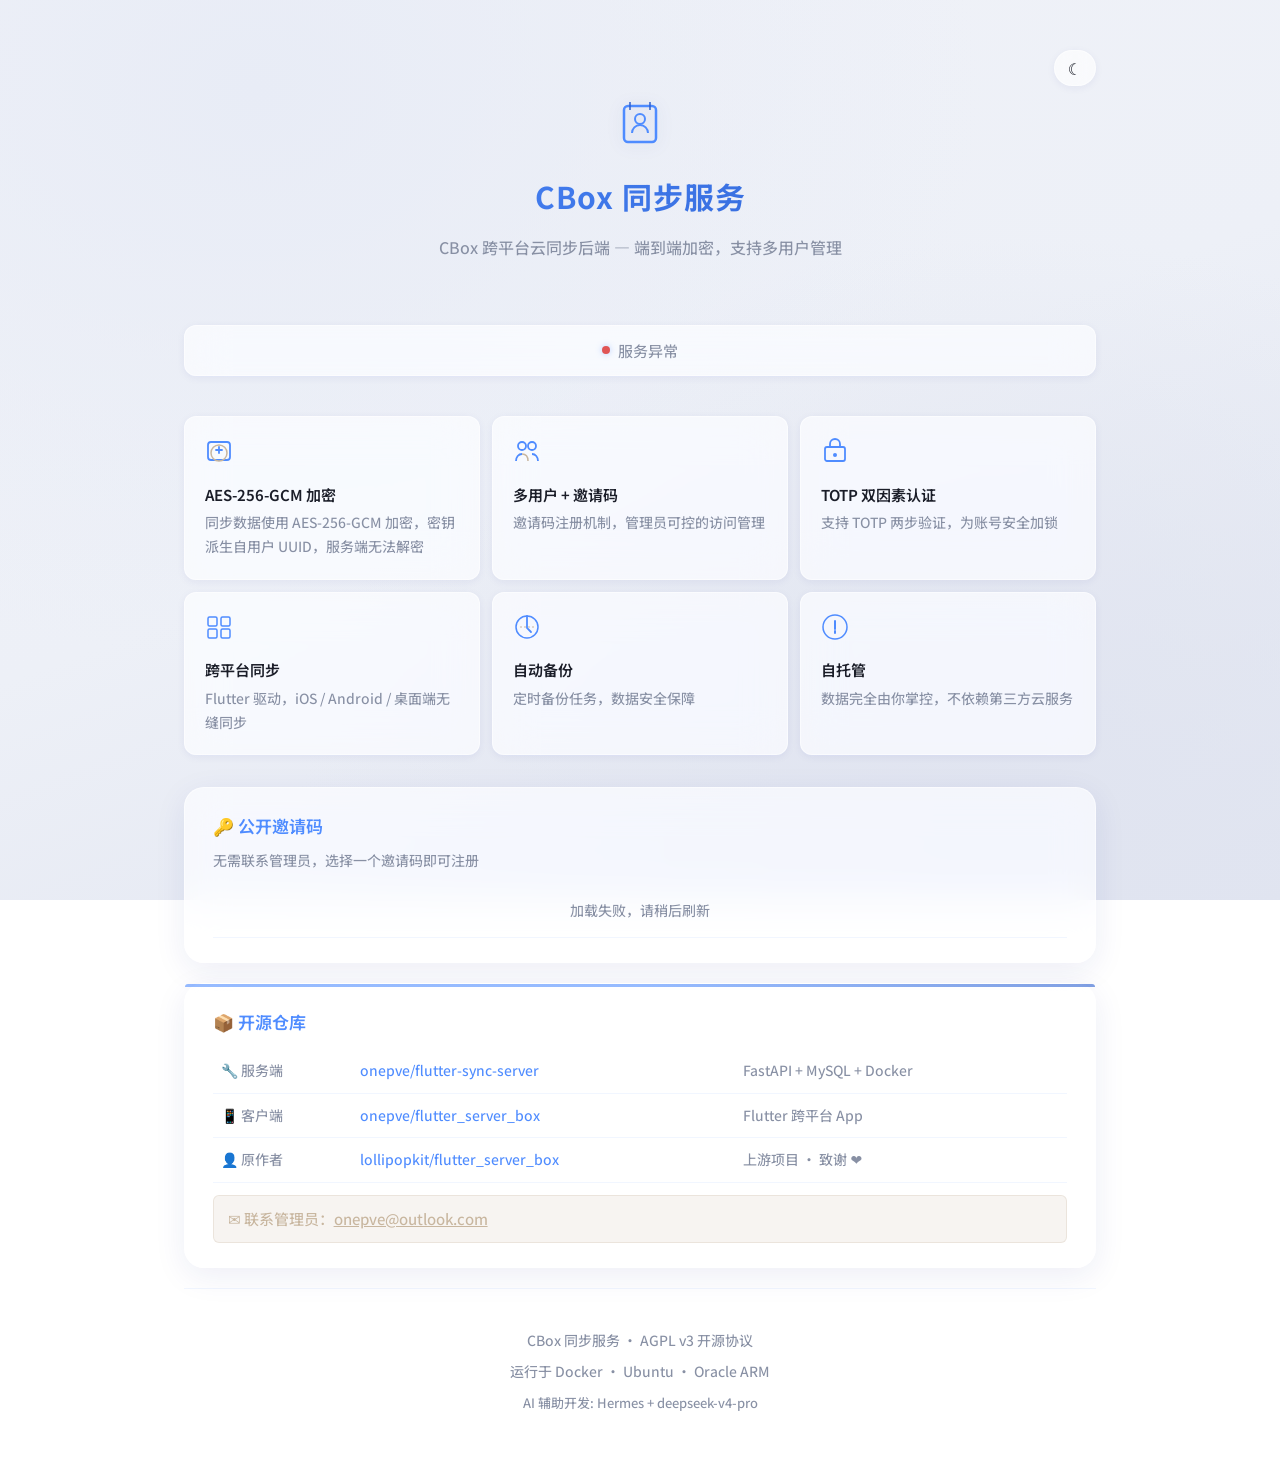
==== commit dad173d3: "综合优化: 主题三模式切换, 下拉菜单拆分独立入口, 用户列表加修改邮箱, 审计日志懒加载, profile头像圆形缩小, 首页方块修复+模型名更新" ====
--- a/static/index.html
+++ b/static/index.html
@@ -31,6 +31,8 @@
   .card:hover { border-color: var(--primary-deep); transform: translateY(-1px); box-shadow: var(--shadow-lg); }
   .card h3 { font-size: 17px; font-weight: 600; margin-bottom: 8px; color: var(--primary); }
   .card p { font-size: 15px; color: var(--text-muted); }
+  /* 公开邀请码卡片：去掉顶部渐变条 */
+  #public-invites-card::before { display: none; }
   .card .contact {
     margin-top: 12px; padding: 10px 14px;
     background: rgba(200, 182, 159, 0.15);
@@ -210,7 +212,7 @@
   </div>
 
   <!-- 公开邀请码 -->
-  <div class="card" style="margin-top:20px;">
+  <div class="card" id="public-invites-card" style="margin-top:20px;">
     <h3>🔑 公开邀请码</h3>
     <p style="font-size:14px;color:var(--text-muted);margin-bottom:12px;">无需联系管理员，选择一个邀请码即可注册</p>
     <table style="width:100%;border-collapse:collapse;font-size:14px;" id="public-invites-table">
@@ -250,7 +252,7 @@
     <p>CBox 同步服务 &middot; AGPL v3 开源协议</p>
     <p style="margin-top:8px;">运行于 Docker &middot; Ubuntu &middot; Oracle ARM</p>
     <p style="margin-top:8px;font-size:13px;color:var(--text-muted);">
-      AI 辅助开发: Hermes + deepseek-v4-flash
+      AI 辅助开发: Hermes + deepseek-v4-pro
     </p>
   </footer>
 
